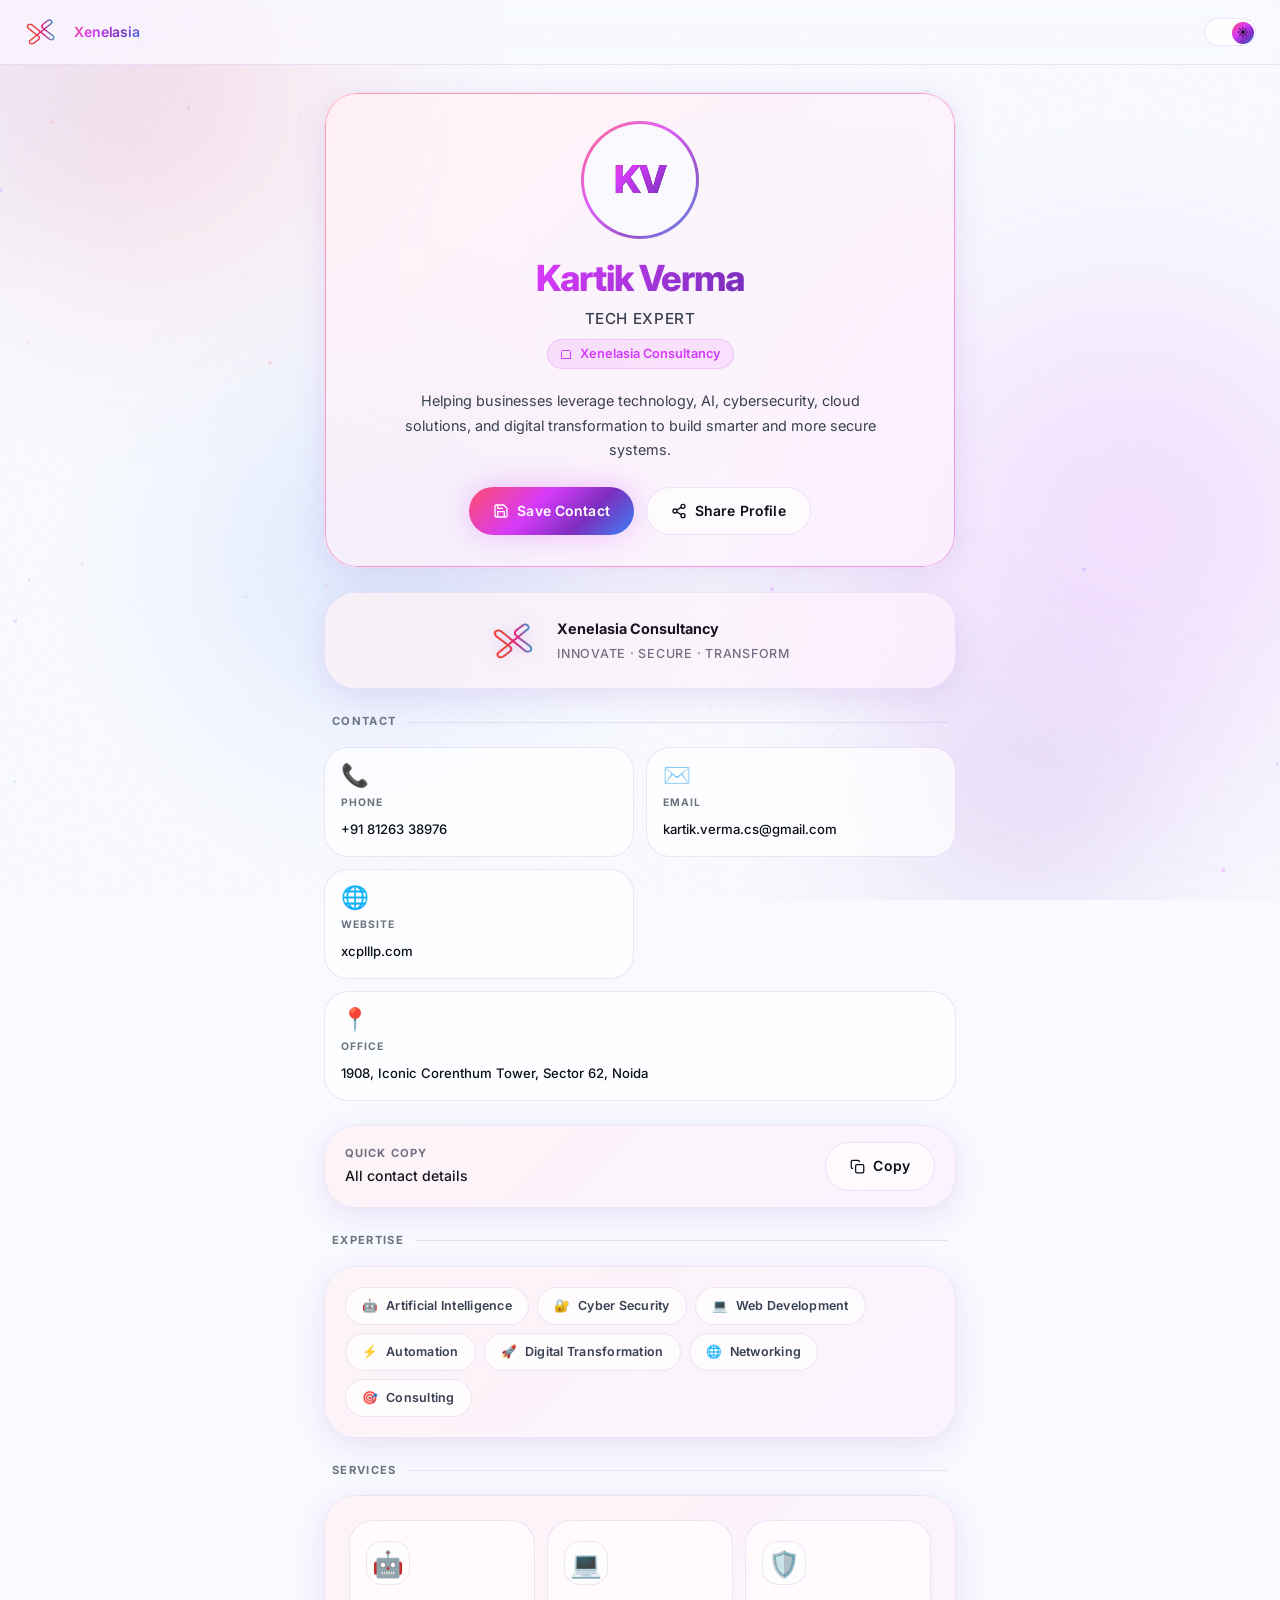
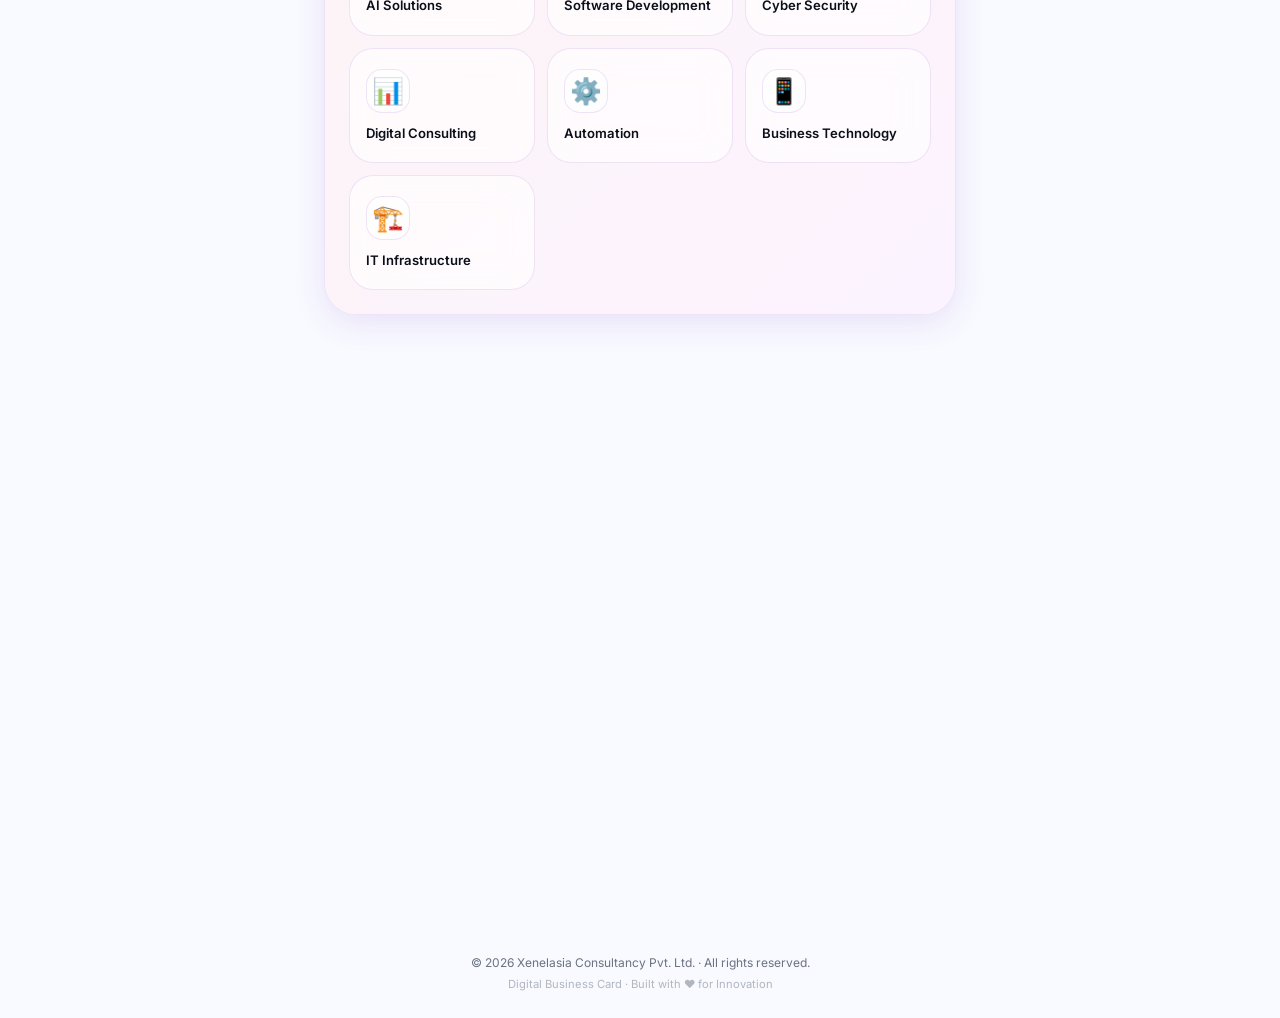
==== index.html @ c424aead "Initial commit of premium Apple-inspired digital business card" ====
<!DOCTYPE html>
<html lang="en" data-theme="dark">

<head>
  <meta charset="UTF-8" />
  <meta name="viewport" content="width=device-width, initial-scale=1.0" />
  <meta http-equiv="X-UA-Compatible" content="IE=edge" />

  <!-- ─── Primary Meta ─────────────────────────────────────── -->
  <title>Kartik Verma — Tech Expert | Xenelasia Consultancy</title>
  <meta name="description"
    content="Digital business card of Kartik Verma, Tech Expert at Xenelasia Consultancy. Specialising in AI, Cybersecurity, Cloud Computing, and Digital Transformation." />
  <meta name="keywords"
    content="Kartik Verma, Tech Expert, Xenelasia Consultancy, AI, Cybersecurity, Cloud, Digital Transformation, Noida" />
  <meta name="author" content="Kartik Verma" />
  <meta name="robots" content="index, follow" />

  <!-- ─── Canonical ────────────────────────────────────────── -->
  <link rel="canonical" href="https://xcplllp.com" />

  <!-- ─── Open Graph ───────────────────────────────────────── -->
  <meta property="og:type" content="profile" />
  <meta property="og:title" content="Kartik Verma — Tech Expert | Xenelasia Consultancy" />
  <meta property="og:description"
    content="Helping businesses leverage AI, Cybersecurity, Cloud, and Digital Transformation. Connect with Kartik Verma." />
  <meta property="og:url" content="https://xcplllp.com" />
  <meta property="og:site_name" content="Xenelasia Consultancy" />
  <meta property="og:image" content="assets/profile/profile.jpg" />
  <meta property="og:locale" content="en_IN" />

  <!-- ─── Twitter Card ─────────────────────────────────────── -->
  <meta name="twitter:card" content="summary_large_image" />
  <meta name="twitter:title" content="Kartik Verma — Tech Expert | Xenelasia Consultancy" />
  <meta name="twitter:description"
    content="Helping businesses leverage AI, Cybersecurity, Cloud, and Digital Transformation." />
  <meta name="twitter:image" content="assets/profile/profile.jpg" />

  <!-- ─── Theme Color ──────────────────────────────────────── -->
  <meta name="theme-color" content="#0B0F19" />
  <meta name="msapplication-TileColor" content="#0B0F19" />

  <!-- ─── Favicon (inline SVG data-uri) ───────────────────── -->
  <link rel="icon" type="image/svg+xml"
    href="data:image/svg+xml,<svg xmlns='http://www.w3.org/2000/svg' viewBox='0 0 100 100'><defs><linearGradient id='g' x1='0%25' y1='0%25' x2='100%25' y2='100%25'><stop offset='0%25' stop-color='%23FF4D6D'/><stop offset='50%25' stop-color='%23D63AF9'/><stop offset='100%25' stop-color='%233B82F6'/></linearGradient></defs><rect width='100' height='100' rx='20' fill='url(%23g)'/><text x='50' y='68' font-family='Arial' font-weight='bold' font-size='52' text-anchor='middle' fill='white'>X</text></svg>" />

  <!-- ─── Preconnect ───────────────────────────────────────── -->
  <link rel="preconnect" href="https://fonts.googleapis.com" />
  <link rel="preconnect" href="https://fonts.gstatic.com" crossorigin />

  <!-- ─── Fonts ────────────────────────────────────────────── -->
  <link href="https://fonts.googleapis.com/css2?family=Inter:wght@300;400;500;600;700;800;900&display=swap"
    rel="stylesheet" />

  <!-- ─── QR Code Library (stored locally) ──────────────────── -->
  <script src="js/qrcode.min.js" defer></script>

  <!-- ─── Stylesheets ──────────────────────────────────────── -->
  <link rel="stylesheet" href="css/style.css" />
  <link rel="stylesheet" href="css/animations.css" />

  <!-- ─── Structured Data (JSON-LD) ───────────────────────── -->
  <script type="application/ld+json">
  {
    "@context": "https://schema.org",
    "@type": "Person",
    "name": "Kartik Verma",
    "jobTitle": "Tech Expert",
    "worksFor": {
      "@type": "Organization",
      "name": "Xenelasia Consultancy",
      "url": "https://xcplllp.com"
    },
    "email": "kartik.verma.cs@gmail.com",
    "telephone": "+91 8126338976",
    "address": {
      "@type": "PostalAddress",
      "streetAddress": "1908, Iconic Corenthum Tower, Sector 62",
      "addressLocality": "Noida",
      "addressCountry": "IN"
    },
    "url": "https://xcplllp.com",
    "sameAs": [
      "https://www.linkedin.com/in/kartik-verma-9a5776297/",
      "https://github.com/kartikverma"
    ],
    "knowsAbout": ["Web Development", "AI", "Cybersecurity", "Digital Transformation"]
  }
  </script>
</head>

<body>
  <!-- ═══════════════════════════════════════════════════════
       ANIMATED BACKGROUND LAYER
  ════════════════════════════════════════════════════════════ -->
  <div class="bg-canvas" aria-hidden="true">
    <!-- Particle Network Canvas -->
    <canvas id="particle-canvas"></canvas>

    <!-- Aurora Gradient Blobs -->
    <div class="aurora-blob aurora-blob--1 animate-blob-1"></div>
    <div class="aurora-blob aurora-blob--2 animate-blob-2"></div>
    <div class="aurora-blob aurora-blob--3 animate-blob-3"></div>
    <div class="aurora-blob aurora-blob--4 animate-blob-4"></div>
  </div>

  <!-- Noise texture overlay -->
  <div class="noise-overlay" aria-hidden="true"></div>

  <!-- Mouse radial glow (desktop) -->
  <div class="mouse-glow" aria-hidden="true"></div>

  <!-- ═══════════════════════════════════════════════════════
       TOP NAVIGATION BAR
  ════════════════════════════════════════════════════════════ -->
  <header class="topbar" role="banner">
    <div class="topbar__logo">
      <img src="assets/logo/logo.webp" alt="Xenelasia Consultancy Logo" width="auto" height="32" loading="eager"
        onerror="this.style.display='none'; document.getElementById('topbar-text-logo').style.display='block';" />
      <span id="topbar-text-logo" style="display:none; font-size:1rem; font-weight:800; letter-spacing:-0.02em;"
        class="topbar__name">XCP</span>
      <span class="topbar__name" style="margin-left:4px;">Xenelasia</span>
    </div>

    <div class="topbar__actions">
      <!-- Dark / Light toggle -->
      <button class="theme-toggle ripple-container" id="theme-toggle" aria-label="Toggle dark mode"
        title="Toggle theme">
        <div class="theme-toggle__thumb">🌙</div>
      </button>
    </div>
  </header>

  <!-- ═══════════════════════════════════════════════════════
       MAIN CONTENT
  ════════════════════════════════════════════════════════════ -->
  <main class="main-content page-wrapper" id="main-content" role="main">

    <!-- ─────────────────────────────────────────────────────
         HERO / PROFILE CARD
    ──────────────────────────────────────────────────────── -->
    <section class="section" aria-labelledby="profile-name">
      <article class="glass-card hero-card" id="hero-card">

        <!-- Profile Image -->
        <div class="profile-image-wrapper">
          <!-- Animated gradient ring -->
          <div class="profile-image-ring" aria-hidden="true"></div>

          <!-- Profile photo (shows if found) -->
          <img id="profile-img" class="profile-img-el" src="assets/profile/profile.jpg" alt="Kartik Verma profile photo"
            width="110" height="110" loading="eager" style="display:none;" />

          <!-- Initials fallback (visible until image confirms load) -->
          <div id="profile-initials" class="profile-initials" data-initials="KV" role="img"
            aria-label="Kartik Verma initials">KV</div>
        </div>

        <!-- Identity -->
        <h1 class="hero-name" id="profile-name">Kartik Verma</h1>
        <p class="hero-designation" aria-label="Title">Tech Expert</p>
        <div class="hero-company" role="note">
          <svg width="12" height="12" viewBox="0 0 24 24" fill="none" aria-hidden="true">
            <path d="M3 21V7a2 2 0 012-2h14a2 2 0 012 2v14" stroke="currentColor" stroke-width="2"
              stroke-linecap="round" />
            <path d="M3 21h18" stroke="currentColor" stroke-width="2" stroke-linecap="round" />
          </svg>
          Xenelasia Consultancy
        </div>

        <p class="hero-bio">
          Helping businesses leverage technology, AI, cybersecurity, cloud solutions,
          and digital transformation to build smarter and more secure systems.
        </p>

        <!-- CTA Buttons -->
        <div class="hero-cta-row" role="group" aria-label="Quick actions">
          <button class="btn btn--primary ripple-container" id="save-contact-btn" aria-label="Save contact to phone">
            <svg width="16" height="16" viewBox="0 0 24 24" fill="none" aria-hidden="true">
              <path d="M19 21H5a2 2 0 01-2-2V5a2 2 0 012-2h11l5 5v11a2 2 0 01-2 2z" stroke="white" stroke-width="2" />
              <polyline points="17,21 17,13 7,13 7,21" stroke="white" stroke-width="2" />
              <polyline points="7,3 7,8 15,8" stroke="white" stroke-width="2" />
            </svg>
            Save Contact
          </button>

          <button class="btn btn--glass ripple-container" id="share-btn" aria-label="Share this profile">
            <svg width="16" height="16" viewBox="0 0 24 24" fill="none" aria-hidden="true">
              <circle cx="18" cy="5" r="3" stroke="currentColor" stroke-width="2" />
              <circle cx="6" cy="12" r="3" stroke="currentColor" stroke-width="2" />
              <circle cx="18" cy="19" r="3" stroke="currentColor" stroke-width="2" />
              <line x1="8.59" y1="13.51" x2="15.42" y2="17.49" stroke="currentColor" stroke-width="2" />
              <line x1="15.41" y1="6.51" x2="8.59" y2="10.49" stroke="currentColor" stroke-width="2" />
            </svg>
            Share Profile
          </button>
        </div>
      </article>
    </section>

    <!-- ─────────────────────────────────────────────────────
         COMPANY LOGO CARD
    ──────────────────────────────────────────────────────── -->
    <section class="section reveal" aria-label="Company">
      <div class="glass-card logo-card animate-glow">
        <img src="assets/logo/logo.webp" alt="Xenelasia Consultancy" height="44" loading="lazy"
          onerror="this.parentElement.innerHTML='<span style=\'font-size:1.2rem;font-weight:800;background:linear-gradient(135deg,#FF4D6D,#D63AF9,#3B82F6);-webkit-background-clip:text;-webkit-text-fill-color:transparent;background-clip:text;\'>Xenelasia Consultancy</span>'" />
        <div>
          <div style="font-size:0.9rem;font-weight:700;color:var(--text-primary);margin-bottom:4px;">Xenelasia
            Consultancy</div>
          <div class="company-tagline">Innovate · Secure · Transform</div>
        </div>
      </div>
    </section>

    <!-- ─────────────────────────────────────────────────────
         CONTACT SECTION
    ──────────────────────────────────────────────────────── -->
    <section class="section reveal reveal--delay-1" aria-labelledby="contact-heading">
      <div class="section-header">
        <span class="section-label" id="contact-heading">Contact</span>
        <div class="section-line" aria-hidden="true"></div>
      </div>

      <div class="contact-grid" role="list">

        <!-- Phone -->
        <a class="contact-item contact-item--phone" id="phone-card" href="tel:+918126338976" role="listitem"
          aria-label="Call +91 8126338976">
          <div class="contact-glow" aria-hidden="true"></div>
          <span class="contact-icon" aria-hidden="true">📞</span>
          <span class="contact-label">Phone</span>
          <span class="contact-value">+91 81263 38976</span>
        </a>

        <!-- Email -->
        <a class="contact-item contact-item--email" id="email-card" href="mailto:kartik.verma.cs@gmail.com"
          role="listitem" aria-label="Email kartik.verma.cs@gmail.com">
          <div class="contact-glow" aria-hidden="true"></div>
          <span class="contact-icon" aria-hidden="true">✉️</span>
          <span class="contact-label">Email</span>
          <span class="contact-value">kartik.verma.cs@gmail.com</span>
        </a>

        <!-- Website -->
        <a class="contact-item contact-item--website" id="website-card" href="https://xcplllp.com" target="_blank"
          rel="noopener noreferrer" role="listitem" aria-label="Visit website xcplllp.com">
          <div class="contact-glow" aria-hidden="true"></div>
          <span class="contact-icon" aria-hidden="true">🌐</span>
          <span class="contact-label">Website</span>
          <span class="contact-value">xcplllp.com</span>
        </a>

        <!-- Address -->
        <a class="contact-item contact-item--address contact-item--full" id="address-card"
          href="https://maps.google.com/?q=Iconic+Corenthum+Tower+Sector+62+Noida" target="_blank"
          rel="noopener noreferrer" role="listitem" aria-label="Office address — Iconic Corenthum Tower, Noida">
          <div class="contact-glow" aria-hidden="true"></div>
          <span class="contact-icon" aria-hidden="true">📍</span>
          <span class="contact-label">Office</span>
          <span class="contact-value">1908, Iconic Corenthum Tower, Sector 62, Noida</span>
        </a>

      </div>
    </section>

    <!-- ─────────────────────────────────────────────────────
         COPY CONTACT QUICK ACTION
    ──────────────────────────────────────────────────────── -->
    <section class="section reveal" aria-label="Copy contact details">
      <div class="glass-card copy-contact-bar">
        <div class="copy-info">
          <span class="copy-info-label">Quick copy</span>
          <span class="copy-info-value">All contact details</span>
        </div>
        <button class="btn btn--glass ripple-container" id="copy-contact-btn"
          aria-label="Copy all contact details to clipboard">
          <svg width="15" height="15" viewBox="0 0 24 24" fill="none" aria-hidden="true">
            <rect x="9" y="9" width="13" height="13" rx="2" stroke="currentColor" stroke-width="2" />
            <path d="M5 15H4a2 2 0 01-2-2V4a2 2 0 012-2h9a2 2 0 012 2v1" stroke="currentColor" stroke-width="2" />
          </svg>
          Copy
        </button>
      </div>
    </section>

    <!-- ─────────────────────────────────────────────────────
         SKILLS SECTION
    ──────────────────────────────────────────────────────── -->
    <section class="section reveal reveal--delay-2" aria-labelledby="skills-heading">
      <div class="section-header">
        <span class="section-label" id="skills-heading">Expertise</span>
        <div class="section-line" aria-hidden="true"></div>
      </div>

      <div class="glass-card">
        <div class="skills-grid" role="list" aria-label="Skills and expertise">
          <div class="skill-chip" role="listitem">
            <span aria-hidden="true">🤖</span><span>Artificial Intelligence</span>
          </div>
          <div class="skill-chip" role="listitem">
            <span aria-hidden="true">🔐</span><span>Cyber Security</span>
          </div>
          <div class="skill-chip" role="listitem">
            <span aria-hidden="true">💻</span><span>Web Development</span>
          </div>
          <!-- <div class="skill-chip" role="listitem">
            <span aria-hidden="true">☁️</span><span>Cloud Computing</span>
          </div> -->
          <div class="skill-chip" role="listitem">
            <span aria-hidden="true">⚡</span><span>Automation</span>
          </div>
          <div class="skill-chip" role="listitem">
            <span aria-hidden="true">🚀</span><span>Digital Transformation</span>
          </div>
          <div class="skill-chip" role="listitem">
            <span aria-hidden="true">🌐</span><span>Networking</span>
          </div>
          <div class="skill-chip" role="listitem">
            <span aria-hidden="true">🎯</span><span>Consulting</span>
          </div>
        </div>
      </div>
    </section>

    <!-- ─────────────────────────────────────────────────────
         SERVICES SECTION
    ──────────────────────────────────────────────────────── -->
    <section class="section reveal reveal--delay-3" aria-labelledby="services-heading">
      <div class="section-header">
        <span class="section-label" id="services-heading">Services</span>
        <div class="section-line" aria-hidden="true"></div>
      </div>

      <div class="glass-card" style="padding:var(--space-2);">
        <div class="services-grid" role="list" aria-label="Company services">

          <article class="service-card" role="listitem">
            <div class="service-icon" aria-hidden="true">🤖</div>
            <span class="service-name">AI Solutions</span>
          </article>

          <article class="service-card" role="listitem">
            <div class="service-icon" aria-hidden="true">💻</div>
            <span class="service-name">Software Development</span>
          </article>

          <article class="service-card" role="listitem">
            <div class="service-icon" aria-hidden="true">🛡️</div>
            <span class="service-name">Cyber Security</span>
          </article>

          <!-- <article class="service-card" role="listitem">
            <div class="service-icon" aria-hidden="true">☁️</div>
            <span class="service-name">Cloud Migration</span>
          </article> -->

          <article class="service-card" role="listitem">
            <div class="service-icon" aria-hidden="true">📊</div>
            <span class="service-name">Digital Consulting</span>
          </article>

          <article class="service-card" role="listitem">
            <div class="service-icon" aria-hidden="true">⚙️</div>
            <span class="service-name">Automation</span>
          </article>

          <article class="service-card" role="listitem">
            <div class="service-icon" aria-hidden="true">📱</div>
            <span class="service-name">Business Technology</span>
          </article>

          <article class="service-card" role="listitem">
            <div class="service-icon" aria-hidden="true">🏗️</div>
            <span class="service-name">IT Infrastructure</span>
          </article>

        </div>
      </div>
    </section>

    <!-- ─────────────────────────────────────────────────────
         SOCIAL LINKS
    ──────────────────────────────────────────────────────── -->
    <section class="section reveal reveal--delay-4" aria-labelledby="social-heading">
      <div class="section-header">
        <span class="section-label" id="social-heading">Connect</span>
        <div class="section-line" aria-hidden="true"></div>
      </div>

      <div class="glass-card">
        <div class="social-grid" role="list" aria-label="Social media links">

          <!-- LinkedIn -->
          <a class="social-btn social-btn--linkedin" href="https://www.linkedin.com/in/kartik-verma-9a5776297/"
            target="_blank" rel="noopener noreferrer" role="listitem" aria-label="LinkedIn profile">
            <div class="social-icon-wrap">
              <svg viewBox="0 0 24 24" fill="none" aria-hidden="true">
                <path d="M16 8a6 6 0 016 6v7h-4v-7a2 2 0 00-2-2 2 2 0 00-2 2v7h-4v-7a6 6 0 016-6z" stroke="currentColor"
                  stroke-width="2" stroke-linecap="round" />
                <rect x="2" y="9" width="4" height="12" stroke="currentColor" stroke-width="2" />
                <circle cx="4" cy="4" r="2" stroke="currentColor" stroke-width="2" />
              </svg>
            </div>
            <span class="social-label">LinkedIn</span>
          </a>

          <!-- GitHub -->
          <!-- <a class="social-btn social-btn--github"
             href="https://github.com/kartikverma"
             target="_blank" rel="noopener noreferrer"
             role="listitem"
             aria-label="GitHub profile">
            <div class="social-icon-wrap">
              <svg viewBox="0 0 24 24" fill="none" aria-hidden="true">
                <path d="M9 19c-5 1.5-5-2.5-7-3m14 6v-3.87a3.37 3.37 0 00-.94-2.61c3.14-.35 6.44-1.54 6.44-7A5.44 5.44 0 0020 4.77 5.07 5.07 0 0019.91 1S18.73.65 16 2.48a13.38 13.38 0 00-7 0C6.27.65 5.09 1 5.09 1A5.07 5.07 0 005 4.77a5.44 5.44 0 00-1.5 3.78c0 5.42 3.3 6.61 6.44 7A3.37 3.37 0 009 18.13V22" stroke="currentColor" stroke-width="2" stroke-linecap="round" stroke-linejoin="round"/>
              </svg>
            </div>
            <span class="social-label">GitHub</span>
          </a> -->

          <!-- Email -->
          <a class="social-btn social-btn--email" href="mailto:kartik.verma.cs@gmail.com" role="listitem"
            aria-label="Send an email">
            <div class="social-icon-wrap">
              <svg viewBox="0 0 24 24" fill="none" aria-hidden="true">
                <path d="M4 4h16c1.1 0 2 .9 2 2v12c0 1.1-.9 2-2 2H4c-1.1 0-2-.9-2-2V6c0-1.1.9-2 2-2z"
                  stroke="currentColor" stroke-width="2" />
                <polyline points="22,6 12,13 2,6" stroke="currentColor" stroke-width="2" />
              </svg>
            </div>
            <span class="social-label">Email</span>
          </a>

          <!-- WhatsApp -->
          <a class="social-btn social-btn--whatsapp" href="https://wa.me/918126338976" target="_blank"
            rel="noopener noreferrer" role="listitem" aria-label="Chat on WhatsApp">
            <div class="social-icon-wrap">
              <svg viewBox="0 0 24 24" fill="none" aria-hidden="true">
                <path
                  d="M21 11.5a8.38 8.38 0 01-.9 3.8 8.5 8.5 0 01-7.6 4.7 8.38 8.38 0 01-3.8-.9L3 21l1.9-5.7a8.38 8.38 0 01-.9-3.8 8.5 8.5 0 014.7-7.6 8.38 8.38 0 013.8-.9h.5a8.48 8.48 0 018 8v.5z"
                  stroke="currentColor" stroke-width="2" stroke-linecap="round" stroke-linejoin="round" />
              </svg>
            </div>
            <span class="social-label">WhatsApp</span>
          </a>

          <!-- Instagram -->
          <!-- <a class="social-btn social-btn--instagram"
             href="https://instagram.com/kartikverma"
             target="_blank" rel="noopener noreferrer"
             role="listitem"
             aria-label="Instagram profile">
            <div class="social-icon-wrap">
              <svg viewBox="0 0 24 24" fill="none" aria-hidden="true">
                <rect x="2" y="2" width="20" height="20" rx="5" ry="5" stroke="currentColor" stroke-width="2"/>
                <path d="M16 11.37A4 4 0 1112.63 8 4 4 0 0116 11.37z" stroke="currentColor" stroke-width="2"/>
                <line x1="17.5" y1="6.5" x2="17.51" y2="6.5" stroke="currentColor" stroke-width="2" stroke-linecap="round"/>
              </svg>
            </div>
            <span class="social-label">Instagram</span>
          </a> -->

          <!-- X (Twitter) -->
          <!-- <a class="social-btn social-btn--twitter"
             href="https://x.com/kartikverma"
             target="_blank" rel="noopener noreferrer"
             role="listitem"
             aria-label="X (Twitter) profile">
            <div class="social-icon-wrap">
              <svg viewBox="0 0 24 24" fill="currentColor" aria-hidden="true">
                <path d="M18.244 2.25h3.308l-7.227 8.26 8.502 11.24H16.17l-5.214-6.817L4.99 21.75H1.68l7.73-8.835L1.254 2.25H8.08l4.713 6.231zm-1.161 17.52h1.833L7.084 4.126H5.117z"/>
              </svg>
            </div>
            <span class="social-label">X · Twitter</span>
          </a> -->

        </div>
      </div>
    </section>

    <!-- ─────────────────────────────────────────────────────
         QR CODE SECTION
    ──────────────────────────────────────────────────────── -->
    <section class="section reveal" aria-labelledby="qr-heading">
      <div class="section-header">
        <span class="section-label" id="qr-heading">Share</span>
        <div class="section-line" aria-hidden="true"></div>
      </div>

      <div class="glass-card qr-card">
        <h2 class="qr-title">Share My Digital Card</h2>
        <p class="qr-subtitle">Scan to instantly open this profile on any device</p>

        <!-- QR Code renders here -->
        <div class="qr-wrapper animate-glow">
          <div id="qr-code" aria-label="QR code for this digital business card" role="img"></div>
        </div>

        <div class="qr-actions" role="group" aria-label="QR code actions">
          <button class="btn btn--primary ripple-container" id="qr-download-btn" aria-label="Download QR code as image">
            <svg width="15" height="15" viewBox="0 0 24 24" fill="none" aria-hidden="true">
              <path d="M21 15v4a2 2 0 01-2 2H5a2 2 0 01-2-2v-4" stroke="white" stroke-width="2"
                stroke-linecap="round" />
              <polyline points="7 10 12 15 17 10" stroke="white" stroke-width="2" />
              <line x1="12" y1="15" x2="12" y2="3" stroke="white" stroke-width="2" />
            </svg>
            Download QR
          </button>

          <button class="btn btn--glass ripple-container" id="share-btn-2" aria-label="Share this card"
            onclick="document.getElementById('share-btn').click()">
            <svg width="15" height="15" viewBox="0 0 24 24" fill="none" aria-hidden="true">
              <circle cx="18" cy="5" r="3" stroke="currentColor" stroke-width="2" />
              <circle cx="6" cy="12" r="3" stroke="currentColor" stroke-width="2" />
              <circle cx="18" cy="19" r="3" stroke="currentColor" stroke-width="2" />
              <line x1="8.59" y1="13.51" x2="15.42" y2="17.49" stroke="currentColor" stroke-width="2" />
              <line x1="15.41" y1="6.51" x2="8.59" y2="10.49" stroke="currentColor" stroke-width="2" />
            </svg>
            Share Card
          </button>
        </div>
      </div>
    </section>

  </main>

  <!-- ═══════════════════════════════════════════════════════
       FOOTER
  ════════════════════════════════════════════════════════════ -->
  <footer class="site-footer" role="contentinfo">
    <p>
      &copy; <span id="footer-year"></span>
      <a href="https://xcplllp.com" target="_blank" rel="noopener noreferrer">Xenelasia Consultancy Pvt. Ltd.</a>
      · All rights reserved.
    </p>
    <p style="margin-top:4px; font-size:0.7rem; opacity:0.5;">
      Digital Business Card · Built with ❤️ for Innovation
    </p>
  </footer>

  <!-- ─── Toast Notification ──────────────────────────────── -->
  <div id="toast" class="toast" role="status" aria-live="polite" aria-atomic="true"></div>

  <!-- ─── Scripts ─────────────────────────────────────────── -->
  <script>
    // Inject current year in footer
    document.getElementById('footer-year').textContent = new Date().getFullYear();
  </script>
  <script src="js/app.js" defer></script>
  <script src="js/qr.js" defer></script>
  <script src="js/contact.js" defer></script>
</body>

</html>
---- css/style.css ----
/* ============================================================
   XENELASIA CONSULTANCY — DIGITAL BUSINESS CARD
   Main Stylesheet · style.css
   ============================================================ */

/* ─── Google Fonts ─────────────────────────────────────────── */
@import url('https://fonts.googleapis.com/css2?family=Inter:wght@300;400;500;600;700;800;900&family=SF+Pro+Display:wght@300;400;500;600;700&display=swap');

/* ─── Design Tokens ────────────────────────────────────────── */
:root {
  /* Core Background */
  --bg-primary:   #0B0F19;
  --bg-secondary: #0E1420;
  --bg-tertiary:  #111827;

  /* Brand Palette (extracted from logo) */
  --coral:        #FF4D6D;
  --magenta:      #D63AF9;
  --purple:       #7B2FBE;
  --electric:     #3B82F6;
  --violet:       #8B5CF6;

  /* Glass */
  --glass-bg:        rgba(255,255,255,0.04);
  --glass-bg-hover:  rgba(255,255,255,0.07);
  --glass-border:    rgba(255,255,255,0.08);
  --glass-border-hover: rgba(255,255,255,0.16);
  --glass-shadow:    0 8px 32px rgba(0,0,0,0.4);
  --glass-blur:      blur(20px);

  /* Typography */
  --font-primary: 'Inter', -apple-system, BlinkMacSystemFont, sans-serif;
  --text-primary:   #F8FAFC;
  --text-secondary: #94A3B8;
  --text-muted:     #475569;

  /* Spacing Scale */
  --space-1: 0.25rem;
  --space-2: 0.5rem;
  --space-3: 0.75rem;
  --space-4: 1rem;
  --space-5: 1.25rem;
  --space-6: 1.5rem;
  --space-8: 2rem;
  --space-10: 2.5rem;
  --space-12: 3rem;
  --space-16: 4rem;
  --space-20: 5rem;
  --space-24: 6rem;

  /* Radii */
  --radius-sm:  0.5rem;
  --radius-md:  1rem;
  --radius-lg:  1.5rem;
  --radius-xl:  2rem;
  --radius-full: 9999px;

  /* Transitions */
  --transition-fast:   150ms cubic-bezier(0.4, 0, 0.2, 1);
  --transition-base:   300ms cubic-bezier(0.4, 0, 0.2, 1);
  --transition-slow:   600ms cubic-bezier(0.4, 0, 0.2, 1);
  --transition-spring: 500ms cubic-bezier(0.34, 1.56, 0.64, 1);

  /* Gradients */
  --gradient-brand: linear-gradient(135deg, var(--coral) 0%, var(--magenta) 40%, var(--purple) 70%, var(--electric) 100%);
  --gradient-card:  linear-gradient(135deg, rgba(255,77,109,0.06) 0%, rgba(214,58,249,0.06) 100%);
  --gradient-text:  linear-gradient(135deg, #FF4D6D, #D63AF9, #7B2FBE, #3B82F6);
}

/* Light mode */
[data-theme="light"] {
  --bg-primary:   #F8FAFF;
  --bg-secondary: #EEF2FF;
  --bg-tertiary:  #E8EDFF;
  --glass-bg:        rgba(255,255,255,0.7);
  --glass-bg-hover:  rgba(255,255,255,0.85);
  --glass-border:    rgba(123,47,190,0.12);
  --glass-border-hover: rgba(123,47,190,0.25);
  --glass-shadow:    0 8px 32px rgba(123,47,190,0.12);
  --text-primary:   #0B0F19;
  --text-secondary: #374151;
  --text-muted:     #6B7280;
}

/* ─── Reset & Base ──────────────────────────────────────────── */
*, *::before, *::after {
  box-sizing: border-box;
  margin: 0;
  padding: 0;
}

html {
  scroll-behavior: smooth;
  -webkit-text-size-adjust: 100%;
  font-size: 16px;
}

body {
  font-family: var(--font-primary);
  background-color: var(--bg-primary);
  color: var(--text-primary);
  line-height: 1.6;
  overflow-x: hidden;
  min-height: 100vh;
  transition: background-color var(--transition-slow), color var(--transition-slow);
}

img { display: block; max-width: 100%; }
a  { color: inherit; text-decoration: none; }
button { cursor: pointer; border: none; background: none; font: inherit; }
ul, ol { list-style: none; }

/* ─── Selection ─────────────────────────────────────────────── */
::selection {
  background: rgba(214,58,249,0.3);
  color: #fff;
}

/* ─── Scrollbar ─────────────────────────────────────────────── */
::-webkit-scrollbar { width: 6px; }
::-webkit-scrollbar-track { background: var(--bg-primary); }
::-webkit-scrollbar-thumb {
  background: linear-gradient(180deg, var(--coral), var(--purple));
  border-radius: var(--radius-full);
}

/* ─── Page Wrapper ──────────────────────────────────────────── */
.page-wrapper {
  position: relative;
  min-height: 100vh;
  z-index: 1;
}

/* ─── Animated Background ───────────────────────────────────── */
.bg-canvas {
  position: fixed;
  inset: 0;
  z-index: 0;
  overflow: hidden;
  pointer-events: none;
}

/* Aurora blobs */
.aurora-blob {
  position: absolute;
  border-radius: 50%;
  filter: blur(80px);
  opacity: 0.18;
  will-change: transform;
}
.aurora-blob--1 {
  width: 600px; height: 600px;
  background: radial-gradient(circle, #FF4D6D 0%, transparent 70%);
  top: -200px; left: -150px;
}
.aurora-blob--2 {
  width: 700px; height: 700px;
  background: radial-gradient(circle, #D63AF9 0%, transparent 70%);
  top: 20%; right: -200px;
}
.aurora-blob--3 {
  width: 500px; height: 500px;
  background: radial-gradient(circle, #3B82F6 0%, transparent 70%);
  bottom: 10%; left: 10%;
}
.aurora-blob--4 {
  width: 400px; height: 400px;
  background: radial-gradient(circle, #7B2FBE 0%, transparent 70%);
  bottom: -100px; right: 5%;
}

/* Particle canvas */
#particle-canvas {
  position: absolute;
  inset: 0;
  opacity: 0.4;
}

/* Mouse radial highlight */
.mouse-glow {
  position: fixed;
  width: 600px;
  height: 600px;
  border-radius: 50%;
  pointer-events: none;
  z-index: 0;
  background: radial-gradient(circle at center,
    rgba(214,58,249,0.06) 0%,
    rgba(59,130,246,0.04) 30%,
    transparent 70%);
  transform: translate(-50%, -50%);
  transition: opacity var(--transition-base);
}

/* Noise texture overlay */
.noise-overlay {
  position: fixed;
  inset: 0;
  z-index: 1;
  pointer-events: none;
  opacity: 0.025;
  background-image: url("data:image/svg+xml,%3Csvg viewBox='0 0 256 256' xmlns='http://www.w3.org/2000/svg'%3E%3Cfilter id='n'%3E%3CfeTurbulence type='fractalNoise' baseFrequency='0.9' numOctaves='4' stitchTiles='stitch'/%3E%3C/filter%3E%3Crect width='100%25' height='100%25' filter='url(%23n)'/%3E%3C/svg%3E");
  background-size: 128px 128px;
}

/* ─── Navigation / Top Bar ──────────────────────────────────── */
.topbar {
  position: fixed;
  top: 0; left: 0; right: 0;
  z-index: 100;
  display: flex;
  align-items: center;
  justify-content: space-between;
  padding: var(--space-4) var(--space-6);
  background: rgba(11,15,25,0.7);
  backdrop-filter: blur(24px) saturate(180%);
  -webkit-backdrop-filter: blur(24px) saturate(180%);
  border-bottom: 1px solid var(--glass-border);
  transition: background var(--transition-slow), border-color var(--transition-slow);
}

[data-theme="light"] .topbar {
  background: rgba(248,250,255,0.7);
}

.topbar__logo {
  display: flex;
  align-items: center;
  gap: var(--space-3);
}

.topbar__logo img {
  height: 32px;
  width: auto;
  object-fit: contain;
}

.topbar__name {
  font-size: 0.875rem;
  font-weight: 600;
  letter-spacing: -0.01em;
  background: var(--gradient-text);
  -webkit-background-clip: text;
  -webkit-text-fill-color: transparent;
  background-clip: text;
}

.topbar__actions {
  display: flex;
  align-items: center;
  gap: var(--space-3);
}

/* Theme toggle */
.theme-toggle {
  position: relative;
  width: 52px;
  height: 28px;
  background: var(--glass-bg);
  border: 1px solid var(--glass-border);
  border-radius: var(--radius-full);
  padding: 3px;
  transition: background var(--transition-base), border-color var(--transition-base);
  overflow: hidden;
}

.theme-toggle:hover { border-color: var(--glass-border-hover); }

.theme-toggle__thumb {
  position: relative;
  width: 22px;
  height: 22px;
  background: var(--gradient-brand);
  border-radius: 50%;
  transition: transform var(--transition-spring);
  display: flex;
  align-items: center;
  justify-content: center;
  font-size: 11px;
}

[data-theme="light"] .theme-toggle__thumb {
  transform: translateX(24px);
}

/* ─── Main Content ──────────────────────────────────────────── */
.main-content {
  position: relative;
  z-index: 2;
  padding-top: 68px;
  max-width: 680px;
  margin: 0 auto;
  padding-left: var(--space-4);
  padding-right: var(--space-4);
  padding-bottom: var(--space-20);
}

/* ─── Section spacing ───────────────────────────────────────── */
.section {
  margin-top: var(--space-6);
}

/* ─── Glass Card Base ───────────────────────────────────────── */
.glass-card {
  background: var(--glass-bg);
  backdrop-filter: var(--glass-blur) saturate(180%);
  -webkit-backdrop-filter: var(--glass-blur) saturate(180%);
  border: 1px solid var(--glass-border);
  border-radius: var(--radius-xl);
  box-shadow: var(--glass-shadow);
  transition: background var(--transition-base), border-color var(--transition-base), transform var(--transition-spring), box-shadow var(--transition-base);
  overflow: hidden;
  position: relative;
}

.glass-card::before {
  content: '';
  position: absolute;
  inset: 0;
  background: var(--gradient-card);
  pointer-events: none;
  border-radius: inherit;
}

/* ─── Hero / Profile Card ───────────────────────────────────── */
.hero-card {
  padding: var(--space-8) var(--space-6);
  text-align: center;
  margin-top: var(--space-6);
  position: relative;
}

.hero-card::after {
  content: '';
  position: absolute;
  inset: 0;
  border-radius: inherit;
  padding: 1px;
  background: var(--gradient-brand);
  -webkit-mask: linear-gradient(#fff 0 0) content-box, linear-gradient(#fff 0 0);
  -webkit-mask-composite: xor;
  mask-composite: exclude;
  opacity: 0.5;
  pointer-events: none;
}

/* Profile image */
.profile-image-wrapper {
  position: relative;
  display: inline-block;
  margin-bottom: var(--space-6);
}

.profile-image-ring {
  position: absolute;
  inset: -4px;
  border-radius: 50%;
  background: var(--gradient-brand);
  opacity: 0.8;
  z-index: 0;
}

.profile-image-ring::before {
  content: '';
  position: absolute;
  inset: 3px;
  border-radius: 50%;
  background: var(--bg-primary);
}

.profile-image {
  position: relative;
  z-index: 1;
  width: 110px;
  height: 110px;
  border-radius: 50%;
  object-fit: cover;
  background: linear-gradient(135deg, #1e1b4b, #312e81);
  display: flex;
  align-items: center;
  justify-content: center;
  font-size: 2.5rem;
  overflow: hidden;
}

/* Profile image placeholder */
.profile-initials {
  width: 110px;
  height: 110px;
  border-radius: 50%;
  background: linear-gradient(135deg, #1e293b, #0f172a);
  display: flex;
  align-items: center;
  justify-content: center;
  font-size: 2.2rem;
  font-weight: 700;
  background: var(--gradient-brand);
  -webkit-background-clip: text;
  -webkit-text-fill-color: transparent;
  background-clip: text;
  position: relative;
  z-index: 1;
}

.profile-img-el {
  width: 110px;
  height: 110px;
  border-radius: 50%;
  object-fit: cover;
  position: relative;
  z-index: 1;
}

/* Name & designation */
.hero-name {
  font-size: clamp(1.75rem, 5vw, 2.25rem);
  font-weight: 800;
  letter-spacing: -0.03em;
  line-height: 1.1;
  background: var(--gradient-text);
  -webkit-background-clip: text;
  -webkit-text-fill-color: transparent;
  background-clip: text;
  margin-bottom: var(--space-2);
}

.hero-designation {
  font-size: 0.95rem;
  font-weight: 500;
  color: var(--text-secondary);
  letter-spacing: 0.04em;
  text-transform: uppercase;
  margin-bottom: var(--space-2);
}

.hero-company {
  display: inline-flex;
  align-items: center;
  gap: var(--space-2);
  padding: var(--space-1) var(--space-3);
  background: rgba(214,58,249,0.1);
  border: 1px solid rgba(214,58,249,0.2);
  border-radius: var(--radius-full);
  font-size: 0.8rem;
  font-weight: 600;
  color: #D63AF9;
  margin-bottom: var(--space-5);
}

.hero-bio {
  font-size: 0.9rem;
  line-height: 1.7;
  color: var(--text-secondary);
  max-width: 480px;
  margin: 0 auto var(--space-6);
}

/* CTA buttons row */
.hero-cta-row {
  display: flex;
  flex-wrap: wrap;
  gap: var(--space-3);
  justify-content: center;
}

/* ─── Buttons ───────────────────────────────────────────────── */
.btn {
  display: inline-flex;
  align-items: center;
  gap: var(--space-2);
  padding: var(--space-3) var(--space-6);
  border-radius: var(--radius-full);
  font-size: 0.875rem;
  font-weight: 600;
  letter-spacing: 0.01em;
  transition: all var(--transition-spring);
  position: relative;
  overflow: hidden;
}

.btn::before {
  content: '';
  position: absolute;
  inset: 0;
  background: rgba(255,255,255,0.1);
  opacity: 0;
  transition: opacity var(--transition-fast);
}

.btn:hover::before { opacity: 1; }

.btn--primary {
  background: var(--gradient-brand);
  color: #fff;
  box-shadow: 0 0 30px rgba(214,58,249,0.3);
}

.btn--primary:hover {
  transform: translateY(-2px);
  box-shadow: 0 0 50px rgba(214,58,249,0.5);
}

.btn--primary:active { transform: translateY(0); }

.btn--glass {
  background: var(--glass-bg);
  border: 1px solid var(--glass-border);
  color: var(--text-primary);
  backdrop-filter: blur(10px);
}

.btn--glass:hover {
  transform: translateY(-2px);
  border-color: var(--glass-border-hover);
  box-shadow: 0 8px 24px rgba(0,0,0,0.2);
}

/* Ripple */
.ripple-container { position: relative; overflow: hidden; }

.ripple {
  position: absolute;
  border-radius: 50%;
  background: rgba(255,255,255,0.25);
  transform: scale(0);
  animation: ripple-anim 600ms ease-out;
  pointer-events: none;
}

/* ─── Section Headers ───────────────────────────────────────── */
.section-header {
  display: flex;
  align-items: center;
  gap: var(--space-3);
  margin-bottom: var(--space-4);
  padding: 0 var(--space-2);
}

.section-label {
  font-size: 0.7rem;
  font-weight: 700;
  letter-spacing: 0.12em;
  text-transform: uppercase;
  color: var(--text-muted);
}

.section-line {
  flex: 1;
  height: 1px;
  background: var(--glass-border);
}

/* ─── Company Logo Card ─────────────────────────────────────── */
.logo-card {
  padding: var(--space-6);
  display: flex;
  align-items: center;
  justify-content: center;
  gap: var(--space-5);
  flex-wrap: wrap;
}

.logo-card img {
  height: 44px;
  width: auto;
  object-fit: contain;
  filter: drop-shadow(0 0 12px rgba(214,58,249,0.3));
}

.company-tagline {
  font-size: 0.78rem;
  color: var(--text-muted);
  letter-spacing: 0.06em;
  text-transform: uppercase;
  font-weight: 500;
}

/* ─── Contact Cards ─────────────────────────────────────────── */
.contact-grid {
  display: grid;
  grid-template-columns: 1fr 1fr;
  gap: var(--space-3);
}

.contact-item {
  padding: var(--space-4) var(--space-4);
  border-radius: var(--radius-lg);
  display: flex;
  flex-direction: column;
  gap: var(--space-2);
  cursor: pointer;
  position: relative;
  overflow: hidden;
  background: var(--glass-bg);
  border: 1px solid var(--glass-border);
  backdrop-filter: blur(16px);
  -webkit-backdrop-filter: blur(16px);
  transition: all var(--transition-spring);
  text-decoration: none;
}

.contact-item:hover {
  transform: translateY(-4px);
  border-color: var(--glass-border-hover);
  background: var(--glass-bg-hover);
  box-shadow: 0 16px 40px rgba(0,0,0,0.3);
}

.contact-item--full {
  grid-column: 1 / -1;
}

.contact-icon {
  font-size: 1.4rem;
  line-height: 1;
}

.contact-label {
  font-size: 0.65rem;
  font-weight: 700;
  letter-spacing: 0.1em;
  text-transform: uppercase;
  color: var(--text-muted);
}

.contact-value {
  font-size: 0.82rem;
  font-weight: 500;
  color: var(--text-primary);
  word-break: break-all;
}

.contact-item .contact-glow {
  position: absolute;
  inset: 0;
  opacity: 0;
  transition: opacity var(--transition-base);
  pointer-events: none;
}

.contact-item:hover .contact-glow { opacity: 1; }

.contact-item--phone .contact-glow    { background: radial-gradient(circle at 0% 100%, rgba(255,77,109,0.1) 0%, transparent 70%); }
.contact-item--email .contact-glow    { background: radial-gradient(circle at 0% 100%, rgba(214,58,249,0.1) 0%, transparent 70%); }
.contact-item--website .contact-glow  { background: radial-gradient(circle at 0% 100%, rgba(59,130,246,0.1) 0%, transparent 70%); }
.contact-item--address .contact-glow  { background: radial-gradient(circle at 0% 100%, rgba(123,47,190,0.1) 0%, transparent 70%); }

/* ─── Skills Section ────────────────────────────────────────── */
.skills-grid {
  display: flex;
  flex-wrap: wrap;
  gap: var(--space-2);
  padding: var(--space-5);
}

.skill-chip {
  display: inline-flex;
  align-items: center;
  gap: var(--space-2);
  padding: var(--space-2) var(--space-4);
  border-radius: var(--radius-full);
  font-size: 0.78rem;
  font-weight: 600;
  letter-spacing: 0.02em;
  background: var(--glass-bg);
  border: 1px solid var(--glass-border);
  color: var(--text-secondary);
  transition: all var(--transition-spring);
  cursor: default;
  position: relative;
  overflow: hidden;
}

.skill-chip::before {
  content: '';
  position: absolute;
  inset: 0;
  background: var(--gradient-brand);
  opacity: 0;
  transition: opacity var(--transition-base);
}

.skill-chip:hover {
  border-color: transparent;
  color: #fff;
  transform: translateY(-2px) scale(1.03);
  box-shadow: 0 8px 24px rgba(214,58,249,0.25);
}

.skill-chip:hover::before { opacity: 1; }

.skill-chip span { position: relative; z-index: 1; }

/* ─── Services Grid ─────────────────────────────────────────── */
.services-grid {
  display: grid;
  grid-template-columns: repeat(2, 1fr);
  gap: var(--space-3);
  padding: var(--space-4);
}

.service-card {
  background: var(--glass-bg);
  border: 1px solid var(--glass-border);
  border-radius: var(--radius-lg);
  padding: var(--space-5) var(--space-4);
  display: flex;
  flex-direction: column;
  align-items: flex-start;
  gap: var(--space-3);
  backdrop-filter: blur(16px);
  -webkit-backdrop-filter: blur(16px);
  transition: all var(--transition-spring);
  cursor: default;
  position: relative;
  overflow: hidden;
}

.service-card:hover {
  transform: translateY(-4px) scale(1.01);
  border-color: var(--glass-border-hover);
  box-shadow: 0 16px 40px rgba(0,0,0,0.3);
}

.service-icon {
  font-size: 1.6rem;
  line-height: 1;
  display: flex;
  align-items: center;
  justify-content: center;
  width: 44px;
  height: 44px;
  border-radius: var(--radius-md);
  background: var(--glass-bg);
  border: 1px solid var(--glass-border);
  transition: transform var(--transition-spring);
}

.service-card:hover .service-icon {
  transform: rotate(8deg) scale(1.1);
}

.service-name {
  font-size: 0.82rem;
  font-weight: 600;
  color: var(--text-primary);
  line-height: 1.3;
}

/* ─── Social Links ──────────────────────────────────────────── */
.social-grid {
  display: flex;
  flex-wrap: wrap;
  gap: var(--space-3);
  padding: var(--space-5);
  justify-content: center;
}

.social-btn {
  display: flex;
  flex-direction: column;
  align-items: center;
  gap: var(--space-2);
  text-decoration: none;
  color: var(--text-secondary);
  transition: all var(--transition-spring);
}

.social-icon-wrap {
  width: 54px;
  height: 54px;
  border-radius: 50%;
  display: flex;
  align-items: center;
  justify-content: center;
  background: var(--glass-bg);
  border: 1px solid var(--glass-border);
  font-size: 1.3rem;
  transition: all var(--transition-spring);
  position: relative;
  overflow: hidden;
}

.social-icon-wrap svg,
.social-icon-wrap img {
  width: 22px;
  height: 22px;
  object-fit: contain;
  position: relative;
  z-index: 1;
  transition: transform var(--transition-spring);
}

.social-btn:hover .social-icon-wrap {
  transform: translateY(-4px);
  border-color: transparent;
  box-shadow: 0 12px 30px rgba(0,0,0,0.3);
}

.social-btn:hover .social-icon-wrap svg,
.social-btn:hover .social-icon-wrap img {
  transform: scale(1.15);
}

.social-btn:hover { color: var(--text-primary); }

/* Social brand colors on hover */
.social-btn--linkedin:hover .social-icon-wrap   { background: #0A66C2; }
.social-btn--github:hover .social-icon-wrap     { background: #24292F; }
.social-btn--email:hover .social-icon-wrap      { background: linear-gradient(135deg,#FF4D6D,#D63AF9); }
.social-btn--whatsapp:hover .social-icon-wrap   { background: #25D366; }
.social-btn--instagram:hover .social-icon-wrap  { background: linear-gradient(135deg,#F58529,#DD2A7B,#8134AF,#515BD4); }
.social-btn--twitter:hover .social-icon-wrap    { background: #000; }

.social-label {
  font-size: 0.65rem;
  font-weight: 600;
  letter-spacing: 0.06em;
  text-transform: uppercase;
}

/* ─── QR Section ────────────────────────────────────────────── */
.qr-card {
  padding: var(--space-8) var(--space-6);
  text-align: center;
}

.qr-title {
  font-size: 1.1rem;
  font-weight: 700;
  color: var(--text-primary);
  margin-bottom: var(--space-2);
}

.qr-subtitle {
  font-size: 0.8rem;
  color: var(--text-muted);
  margin-bottom: var(--space-6);
}

.qr-wrapper {
  display: inline-block;
  padding: var(--space-4);
  background: #fff;
  border-radius: var(--radius-lg);
  box-shadow: 0 0 40px rgba(214,58,249,0.2);
  margin-bottom: var(--space-5);
  transition: transform var(--transition-spring), box-shadow var(--transition-base);
}

.qr-wrapper:hover {
  transform: scale(1.03);
  box-shadow: 0 0 60px rgba(214,58,249,0.35);
}

#qr-code canvas, #qr-code img {
  display: block;
  border-radius: var(--radius-sm);
}

.qr-actions {
  display: flex;
  gap: var(--space-3);
  justify-content: center;
  flex-wrap: wrap;
}

/* ─── Copy Contact Banner ───────────────────────────────────── */
.copy-contact-bar {
  padding: var(--space-4) var(--space-5);
  display: flex;
  align-items: center;
  justify-content: space-between;
  gap: var(--space-3);
  flex-wrap: wrap;
}

.copy-info { display: flex; flex-direction: column; gap: 2px; }
.copy-info-label { font-size: 0.7rem; font-weight: 700; text-transform: uppercase; letter-spacing: 0.1em; color: var(--text-muted); }
.copy-info-value { font-size: 0.88rem; font-weight: 500; color: var(--text-primary); }

/* ─── Toast Notification ────────────────────────────────────── */
.toast {
  position: fixed;
  bottom: var(--space-8);
  left: 50%;
  transform: translateX(-50%) translateY(80px);
  background: rgba(20,24,40,0.95);
  border: 1px solid var(--glass-border);
  backdrop-filter: blur(20px);
  -webkit-backdrop-filter: blur(20px);
  color: var(--text-primary);
  padding: var(--space-3) var(--space-6);
  border-radius: var(--radius-full);
  font-size: 0.875rem;
  font-weight: 500;
  z-index: 1000;
  opacity: 0;
  transition: transform var(--transition-spring), opacity var(--transition-base);
  white-space: nowrap;
  box-shadow: 0 8px 32px rgba(0,0,0,0.4);
}

[data-theme="light"] .toast {
  background: rgba(255,255,255,0.95);
}

.toast.show {
  opacity: 1;
  transform: translateX(-50%) translateY(0);
}

/* ─── Footer ────────────────────────────────────────────────── */
.site-footer {
  text-align: center;
  padding: var(--space-6) var(--space-4);
  color: var(--text-muted);
  font-size: 0.75rem;
  position: relative;
  z-index: 2;
}

.site-footer a {
  color: var(--text-muted);
  transition: color var(--transition-fast);
}

.site-footer a:hover { color: var(--text-secondary); }

/* ─── Scroll Animations ─────────────────────────────────────── */
.reveal {
  opacity: 0;
  transform: translateY(32px);
  transition: opacity var(--transition-slow), transform var(--transition-slow);
}

.reveal.visible {
  opacity: 1;
  transform: translateY(0);
}

.reveal--delay-1 { transition-delay: 80ms; }
.reveal--delay-2 { transition-delay: 160ms; }
.reveal--delay-3 { transition-delay: 240ms; }
.reveal--delay-4 { transition-delay: 320ms; }

/* ─── Responsive ────────────────────────────────────────────── */
@media (max-width: 480px) {
  .contact-grid { grid-template-columns: 1fr; }
  .services-grid { grid-template-columns: 1fr; }

  .hero-card { padding: var(--space-6) var(--space-4); }
  .topbar { padding: var(--space-3) var(--space-4); }
  .main-content { padding-left: var(--space-3); padding-right: var(--space-3); }
}

@media (min-width: 640px) {
  .services-grid { grid-template-columns: repeat(3, 1fr); }
}

@media (min-width: 768px) {
  .main-content { padding-left: var(--space-6); padding-right: var(--space-6); }
}

/* ─── Accessibility ─────────────────────────────────────────── */
:focus-visible {
  outline: 2px solid var(--magenta);
  outline-offset: 3px;
  border-radius: var(--radius-sm);
}

@media (prefers-reduced-motion: reduce) {
  *, *::before, *::after {
    animation-duration: 0.01ms !important;
    animation-iteration-count: 1 !important;
    transition-duration: 0.01ms !important;
  }
}

/* ─── Page Enter Animation ──────────────────────────────────── */
.page-enter {
  animation: pageEnter 0.8s cubic-bezier(0.4,0,0.2,1) forwards;
}

/* ─── Gradient border animated ──────────────────────────────── */
.grad-border-animate::after {
  animation: rotateBorder 4s linear infinite;
}

/* ─── Glow pulse ────────────────────────────────────────────── */
.glow-pulse {
  animation: glowPulse 3s ease-in-out infinite;
}

/* ─── Profile Initials Fallback ─────────────────────────────── */
.profile-initials {
  width: 110px;
  height: 110px;
  border-radius: 50%;
  position: relative;
  z-index: 1;
  display: flex !important;
  align-items: center;
  justify-content: center;
  font-size: 2.4rem;
  font-weight: 800;
  letter-spacing: -0.03em;
  background: linear-gradient(135deg, #1e1b4b 0%, #0f172a 100%);
  color: transparent;
  -webkit-background-clip: text;
  background-clip: text;
  /* Gradient text doesn't work as fallback here, use solid */
}

.profile-initials::after {
  content: attr(data-initials);
  position: absolute;
  inset: 0;
  display: flex;
  align-items: center;
  justify-content: center;
  font-size: 2.4rem;
  font-weight: 800;
  background: var(--gradient-brand);
  -webkit-background-clip: text;
  -webkit-text-fill-color: transparent;
  background-clip: text;
}

/* ─── Keyboard nav override ─────────────────────────────────── */
body:not(.keyboard-nav) :focus { outline: none; }

/* ─── Light mode logo filter ────────────────────────────────── */
[data-theme="light"] .logo-card img {
  filter: drop-shadow(0 0 8px rgba(123,47,190,0.25));
}

/* ─── Mobile-specific spacing ───────────────────────────────── */
@media (max-width: 360px) {
  .social-grid { gap: var(--space-2); }
  .social-icon-wrap { width: 46px; height: 46px; }
  .btn { padding: var(--space-3) var(--space-4); font-size: 0.8rem; }
}

/* ─── Safe area for notched devices ─────────────────────────── */
@supports (padding-bottom: env(safe-area-inset-bottom)) {
  .site-footer {
    padding-bottom: calc(var(--space-6) + env(safe-area-inset-bottom));
  }
  .toast {
    bottom: calc(var(--space-8) + env(safe-area-inset-bottom));
  }
}
---- css/animations.css ----
/* ============================================================
   XENELASIA CONSULTANCY — DIGITAL BUSINESS CARD
   Animations Stylesheet · animations.css
   ============================================================ */

/* ─── Keyframe Definitions ──────────────────────────────────── */

/* Page entrance */
@keyframes pageEnter {
  from { opacity: 0; transform: translateY(20px); }
  to   { opacity: 1; transform: translateY(0); }
}

/* Ripple effect on click */
@keyframes ripple-anim {
  to { transform: scale(4); opacity: 0; }
}

/* Aurora blobs floating */
@keyframes blobFloat1 {
  0%, 100% { transform: translate(0, 0) scale(1); }
  33%       { transform: translate(40px, -60px) scale(1.08); }
  66%       { transform: translate(-30px, 30px) scale(0.95); }
}

@keyframes blobFloat2 {
  0%, 100% { transform: translate(0, 0) scale(1); }
  33%       { transform: translate(-50px, 40px) scale(1.05); }
  66%       { transform: translate(30px, -50px) scale(1.1); }
}

@keyframes blobFloat3 {
  0%, 100% { transform: translate(0, 0) scale(1); }
  50%       { transform: translate(60px, -40px) scale(1.06); }
}

@keyframes blobFloat4 {
  0%, 100% { transform: translate(0, 0) scale(1); }
  50%       { transform: translate(-40px, 50px) scale(0.95); }
}

/* Gradient text shimmer */
@keyframes gradientShimmer {
  0%   { background-position: 0% 50%; }
  50%  { background-position: 100% 50%; }
  100% { background-position: 0% 50%; }
}

/* Rotating gradient border */
@keyframes rotateBorder {
  0%   { transform: rotate(0deg); }
  100% { transform: rotate(360deg); }
}

/* Glow pulse */
@keyframes glowPulse {
  0%, 100% { box-shadow: 0 0 20px rgba(214,58,249,0.2), 0 0 40px rgba(59,130,246,0.1); }
  50%       { box-shadow: 0 0 40px rgba(214,58,249,0.4), 0 0 80px rgba(59,130,246,0.2); }
}

/* Profile ring spin */
@keyframes ringRotate {
  from { transform: rotate(0deg); }
  to   { transform: rotate(360deg); }
}

/* Float up */
@keyframes floatUp {
  0%, 100% { transform: translateY(0px); }
  50%       { transform: translateY(-8px); }
}

/* Skill chip pop */
@keyframes chipPop {
  from { opacity: 0; transform: scale(0.8) translateY(10px); }
  to   { opacity: 1; transform: scale(1) translateY(0); }
}

/* Hero card entrance */
@keyframes heroEntrance {
  from {
    opacity: 0;
    transform: translateY(40px) scale(0.97);
  }
  to {
    opacity: 1;
    transform: translateY(0) scale(1);
  }
}

/* Profile image bounce in */
@keyframes profileBounce {
  0%   { transform: scale(0) rotate(-10deg); opacity: 0; }
  60%  { transform: scale(1.08) rotate(3deg); opacity: 1; }
  80%  { transform: scale(0.97) rotate(-1deg); }
  100% { transform: scale(1) rotate(0deg); opacity: 1; }
}

/* Dot pulse loader */
@keyframes dotPulse {
  0%, 100% { transform: scale(1); opacity: 0.5; }
  50%       { transform: scale(1.3); opacity: 1; }
}

/* Slide in from bottom */
@keyframes slideInUp {
  from { opacity: 0; transform: translateY(20px); }
  to   { opacity: 1; transform: translateY(0); }
}

/* Fade in */
@keyframes fadeIn {
  from { opacity: 0; }
  to   { opacity: 1; }
}

/* Gradient border rotate */
@keyframes borderSpin {
  to { --angle: 360deg; }
}

/* Shine sweep */
@keyframes shine {
  0%   { left: -100%; }
  100% { left: 200%; }
}

/* ─── Animation Utility Classes ─────────────────────────────── */

.animate-blob-1 {
  animation: blobFloat1 18s ease-in-out infinite;
}
.animate-blob-2 {
  animation: blobFloat2 24s ease-in-out infinite;
}
.animate-blob-3 {
  animation: blobFloat3 20s ease-in-out infinite;
}
.animate-blob-4 {
  animation: blobFloat4 15s ease-in-out infinite;
}

.animate-gradient {
  background-size: 200% 200%;
  animation: gradientShimmer 5s ease infinite;
}

.animate-float {
  animation: floatUp 4s ease-in-out infinite;
}

.animate-glow {
  animation: glowPulse 3s ease-in-out infinite;
}

/* Hero card entrance on load */
.hero-card {
  animation: heroEntrance 0.9s cubic-bezier(0.34, 1.56, 0.64, 1) 0.3s both;
}

/* Profile image pop */
.profile-image-wrapper {
  animation: profileBounce 0.8s cubic-bezier(0.34, 1.56, 0.64, 1) 0.6s both;
}

/* Name entrance */
.hero-name {
  animation: slideInUp 0.7s ease 0.8s both;
}

.hero-designation {
  animation: slideInUp 0.7s ease 0.9s both;
}

.hero-company {
  animation: slideInUp 0.7s ease 1.0s both;
}

.hero-bio {
  animation: slideInUp 0.7s ease 1.1s both;
}

.hero-cta-row {
  animation: slideInUp 0.7s ease 1.2s both;
}

/* Staggered skill chips */
.skill-chip:nth-child(1)  { animation-delay: 0.05s; }
.skill-chip:nth-child(2)  { animation-delay: 0.10s; }
.skill-chip:nth-child(3)  { animation-delay: 0.15s; }
.skill-chip:nth-child(4)  { animation-delay: 0.20s; }
.skill-chip:nth-child(5)  { animation-delay: 0.25s; }
.skill-chip:nth-child(6)  { animation-delay: 0.30s; }
.skill-chip:nth-child(7)  { animation-delay: 0.35s; }
.skill-chip:nth-child(8)  { animation-delay: 0.40s; }

/* Reveal class animation for IntersectionObserver */
.reveal {
  transition: opacity 0.65s cubic-bezier(0.4,0,0.2,1), transform 0.65s cubic-bezier(0.4,0,0.2,1);
}

/* Shine overlay on glass cards */
.glass-card .shine {
  position: absolute;
  top: 0;
  left: -100%;
  width: 60%;
  height: 100%;
  background: linear-gradient(
    90deg,
    transparent,
    rgba(255,255,255,0.04),
    transparent
  );
  transform: skewX(-20deg);
  pointer-events: none;
}

.glass-card:hover .shine {
  animation: shine 0.7s ease forwards;
}

/* QR code appearance */
.qr-wrapper {
  animation: heroEntrance 0.6s ease both;
}

/* Topbar fade in */
.topbar {
  animation: fadeIn 0.5s ease 0.1s both;
}

/* Animated gradient border for hero card */
.hero-card::after {
  background-size: 300% 300%;
  animation: gradientShimmer 6s ease infinite;
}

/* Floating profile ring */
.profile-image-ring {
  animation: ringRotate 8s linear infinite;
}

/* Service card hover tilt */
.service-card {
  transform-style: preserve-3d;
  perspective: 800px;
}

/* Social button entrance with stagger */
.social-btn:nth-child(1) { animation: slideInUp 0.5s ease 0.1s both; }
.social-btn:nth-child(2) { animation: slideInUp 0.5s ease 0.15s both; }
.social-btn:nth-child(3) { animation: slideInUp 0.5s ease 0.20s both; }
.social-btn:nth-child(4) { animation: slideInUp 0.5s ease 0.25s both; }
.social-btn:nth-child(5) { animation: slideInUp 0.5s ease 0.30s both; }
.social-btn:nth-child(6) { animation: slideInUp 0.5s ease 0.35s both; }

/* Contact item shimmer on hover */
.contact-item::after {
  content: '';
  position: absolute;
  top: 0;
  left: -100%;
  width: 60%;
  height: 100%;
  background: linear-gradient(90deg, transparent, rgba(255,255,255,0.05), transparent);
  transform: skewX(-15deg);
  transition: none;
  pointer-events: none;
}

.contact-item:hover::after {
  animation: shine 0.5s ease forwards;
}

/* ─── Page-level entrance ───────────────────────────────────── */
body.loaded .page-wrapper {
  animation: fadeIn 0.4s ease;
}
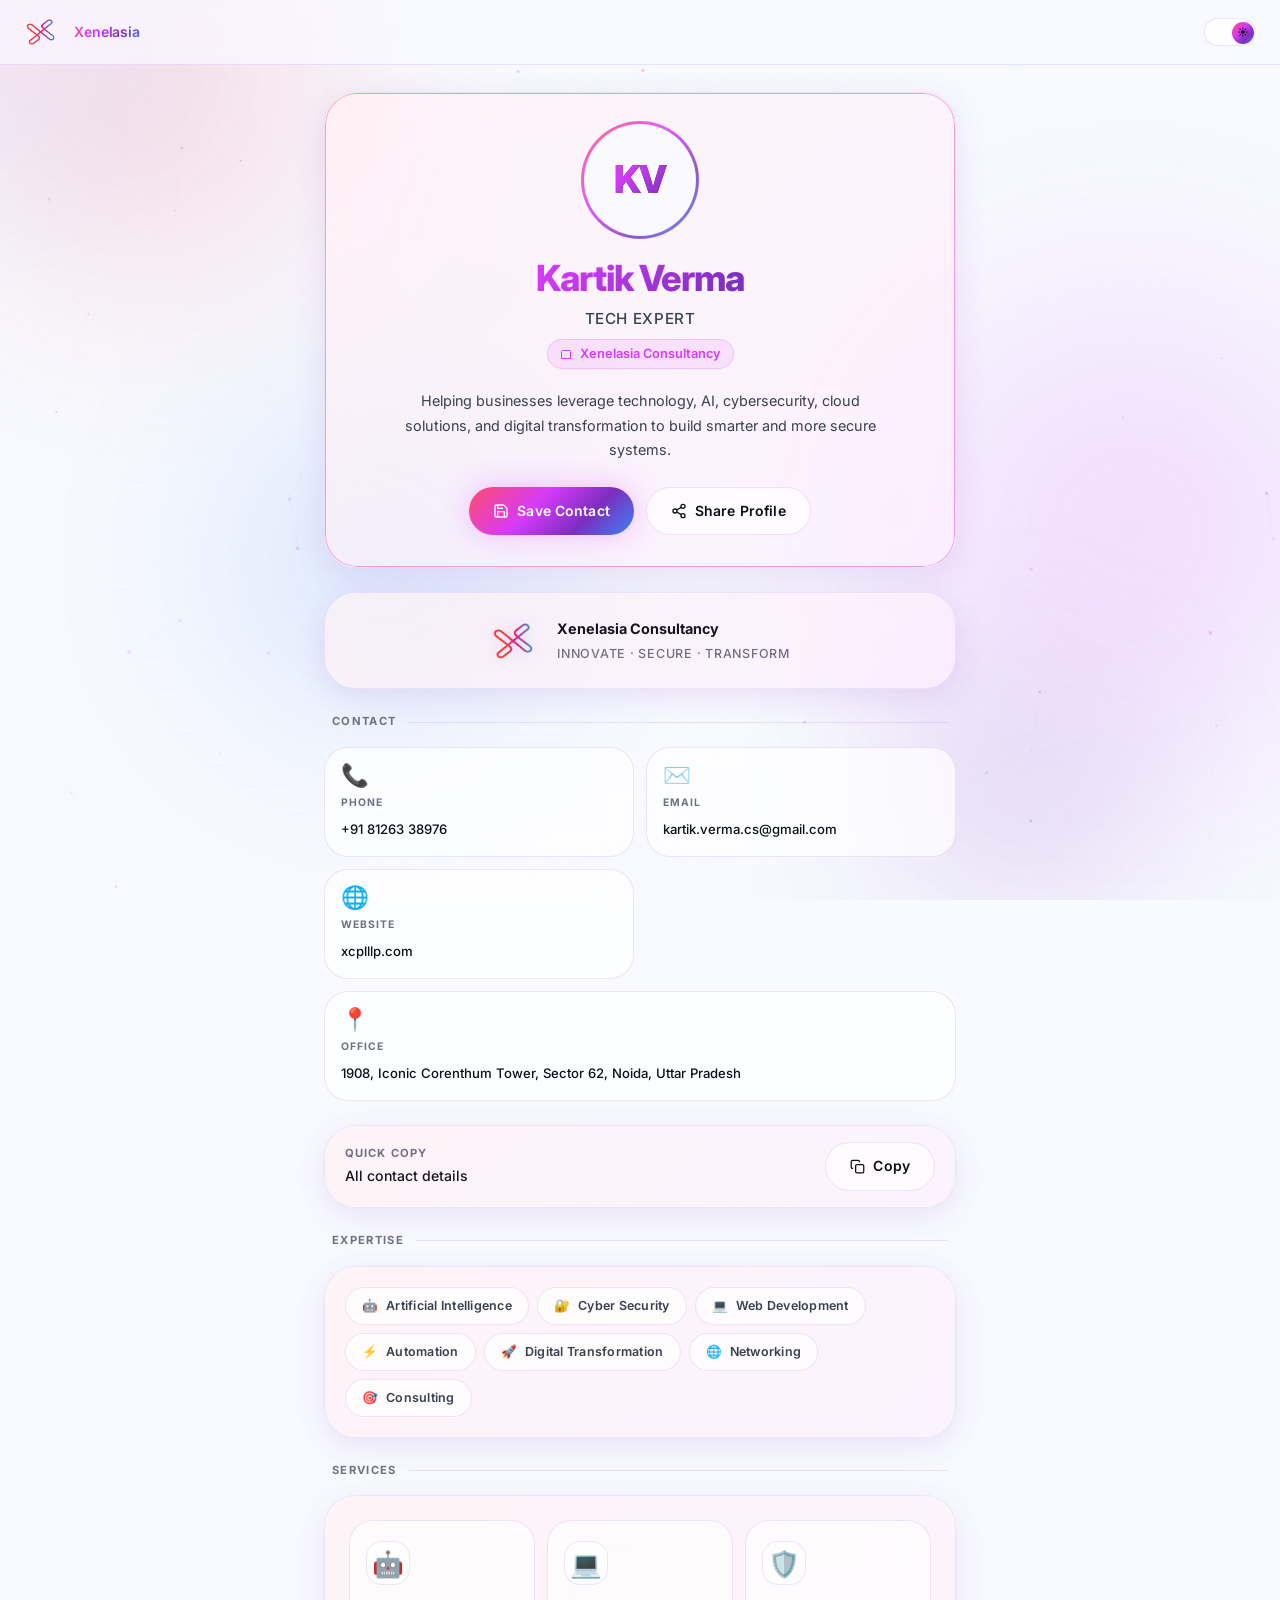
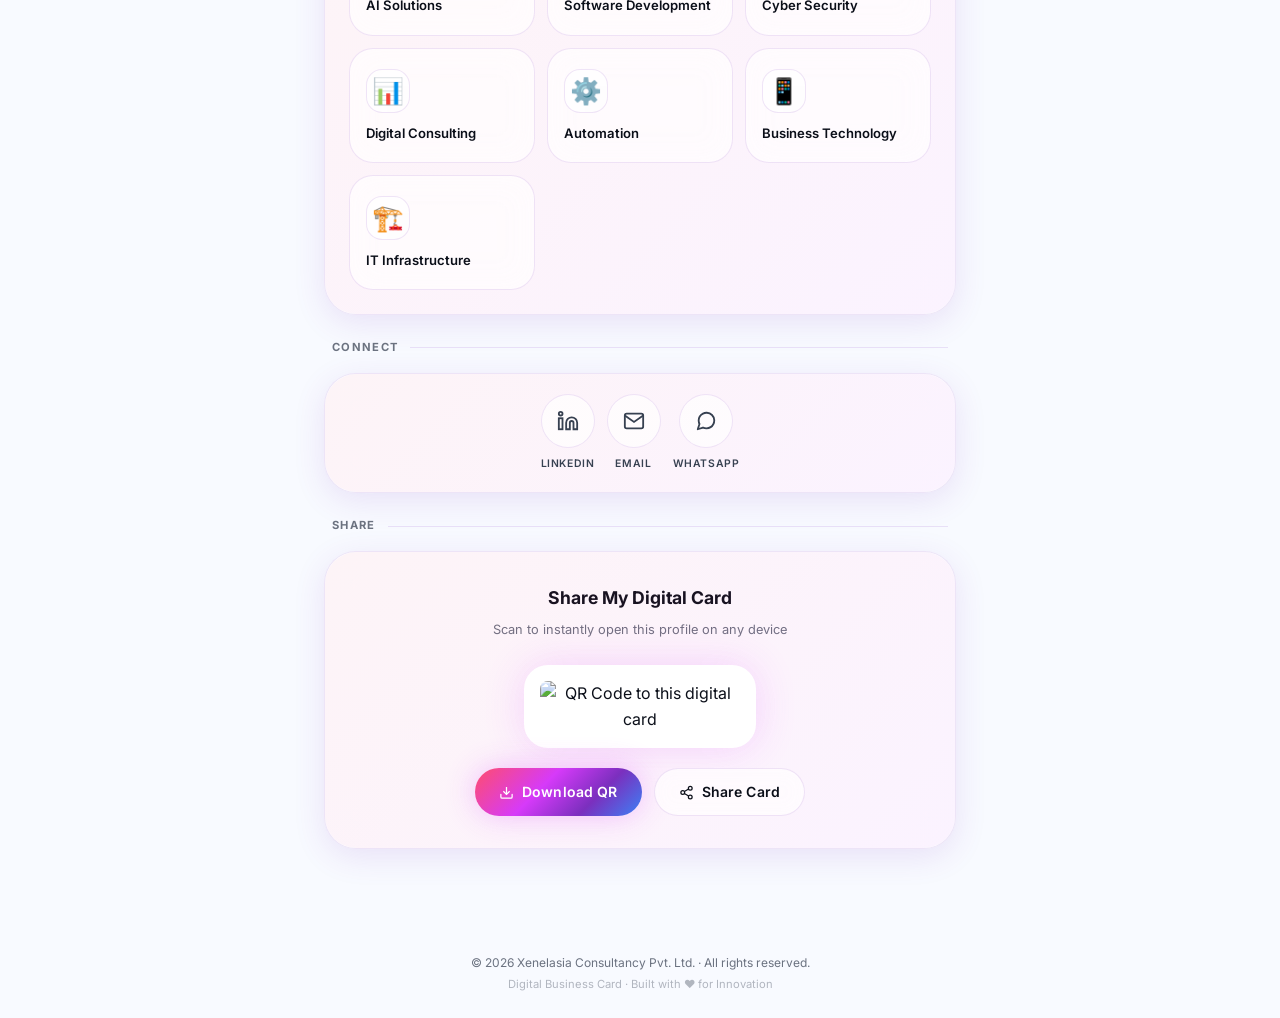
==== commit 33271379: "Convert card to dynamic query parameters and add Shashank Singhal profile" ====
--- a/index.html
+++ b/index.html
@@ -157,7 +157,7 @@
 
         <!-- Identity -->
         <h1 class="hero-name" id="profile-name">Kartik Verma</h1>
-        <p class="hero-designation" aria-label="Title">Tech Expert</p>
+        <p class="hero-designation" id="profile-designation" aria-label="Title">Tech Expert</p>
         <div class="hero-company" role="note">
           <svg width="12" height="12" viewBox="0 0 24 24" fill="none" aria-hidden="true">
             <path d="M3 21V7a2 2 0 012-2h14a2 2 0 012 2v14" stroke="currentColor" stroke-width="2"
@@ -167,7 +167,7 @@
           Xenelasia Consultancy
         </div>
 
-        <p class="hero-bio">
+        <p class="hero-bio" id="profile-bio">
           Helping businesses leverage technology, AI, cybersecurity, cloud solutions,
           and digital transformation to build smarter and more secure systems.
         </p>
@@ -225,39 +225,39 @@
 
         <!-- Phone -->
         <a class="contact-item contact-item--phone" id="phone-card" href="tel:+918126338976" role="listitem"
-          aria-label="Call +91 8126338976">
+          aria-label="Call">
           <div class="contact-glow" aria-hidden="true"></div>
           <span class="contact-icon" aria-hidden="true">📞</span>
           <span class="contact-label">Phone</span>
-          <span class="contact-value">+91 81263 38976</span>
+          <span class="contact-value" id="phone-value"></span>
         </a>
 
         <!-- Email -->
         <a class="contact-item contact-item--email" id="email-card" href="mailto:kartik.verma.cs@gmail.com"
-          role="listitem" aria-label="Email kartik.verma.cs@gmail.com">
+          role="listitem" aria-label="Email">
           <div class="contact-glow" aria-hidden="true"></div>
           <span class="contact-icon" aria-hidden="true">✉️</span>
           <span class="contact-label">Email</span>
-          <span class="contact-value">kartik.verma.cs@gmail.com</span>
+          <span class="contact-value" id="email-value"></span>
         </a>
 
         <!-- Website -->
         <a class="contact-item contact-item--website" id="website-card" href="https://xcplllp.com" target="_blank"
-          rel="noopener noreferrer" role="listitem" aria-label="Visit website xcplllp.com">
+          rel="noopener noreferrer" role="listitem" aria-label="Visit website">
           <div class="contact-glow" aria-hidden="true"></div>
           <span class="contact-icon" aria-hidden="true">🌐</span>
           <span class="contact-label">Website</span>
-          <span class="contact-value">xcplllp.com</span>
+          <span class="contact-value" id="website-value"></span>
         </a>
 
         <!-- Address -->
         <a class="contact-item contact-item--address contact-item--full" id="address-card"
-          href="https://maps.google.com/?q=Iconic+Corenthum+Tower+Sector+62+Noida" target="_blank"
-          rel="noopener noreferrer" role="listitem" aria-label="Office address — Iconic Corenthum Tower, Noida">
+          href="" target="_blank"
+          rel="noopener noreferrer" role="listitem" aria-label="Office address">
           <div class="contact-glow" aria-hidden="true"></div>
           <span class="contact-icon" aria-hidden="true">📍</span>
           <span class="contact-label">Office</span>
-          <span class="contact-value">1908, Iconic Corenthum Tower, Sector 62, Noida</span>
+          <span class="contact-value" id="address-value"></span>
         </a>
 
       </div>
@@ -293,31 +293,8 @@
       </div>
 
       <div class="glass-card">
-        <div class="skills-grid" role="list" aria-label="Skills and expertise">
-          <div class="skill-chip" role="listitem">
-            <span aria-hidden="true">🤖</span><span>Artificial Intelligence</span>
-          </div>
-          <div class="skill-chip" role="listitem">
-            <span aria-hidden="true">🔐</span><span>Cyber Security</span>
-          </div>
-          <div class="skill-chip" role="listitem">
-            <span aria-hidden="true">💻</span><span>Web Development</span>
-          </div>
-          <!-- <div class="skill-chip" role="listitem">
-            <span aria-hidden="true">☁️</span><span>Cloud Computing</span>
-          </div> -->
-          <div class="skill-chip" role="listitem">
-            <span aria-hidden="true">⚡</span><span>Automation</span>
-          </div>
-          <div class="skill-chip" role="listitem">
-            <span aria-hidden="true">🚀</span><span>Digital Transformation</span>
-          </div>
-          <div class="skill-chip" role="listitem">
-            <span aria-hidden="true">🌐</span><span>Networking</span>
-          </div>
-          <div class="skill-chip" role="listitem">
-            <span aria-hidden="true">🎯</span><span>Consulting</span>
-          </div>
+        <div class="skills-grid" id="skills-grid" role="list" aria-label="Skills and expertise">
+          <!-- Dynamically Injected -->
         </div>
       </div>
     </section>
@@ -332,48 +309,8 @@
       </div>
 
       <div class="glass-card" style="padding:var(--space-2);">
-        <div class="services-grid" role="list" aria-label="Company services">
-
-          <article class="service-card" role="listitem">
-            <div class="service-icon" aria-hidden="true">🤖</div>
-            <span class="service-name">AI Solutions</span>
-          </article>
-
-          <article class="service-card" role="listitem">
-            <div class="service-icon" aria-hidden="true">💻</div>
-            <span class="service-name">Software Development</span>
-          </article>
-
-          <article class="service-card" role="listitem">
-            <div class="service-icon" aria-hidden="true">🛡️</div>
-            <span class="service-name">Cyber Security</span>
-          </article>
-
-          <!-- <article class="service-card" role="listitem">
-            <div class="service-icon" aria-hidden="true">☁️</div>
-            <span class="service-name">Cloud Migration</span>
-          </article> -->
-
-          <article class="service-card" role="listitem">
-            <div class="service-icon" aria-hidden="true">📊</div>
-            <span class="service-name">Digital Consulting</span>
-          </article>
-
-          <article class="service-card" role="listitem">
-            <div class="service-icon" aria-hidden="true">⚙️</div>
-            <span class="service-name">Automation</span>
-          </article>
-
-          <article class="service-card" role="listitem">
-            <div class="service-icon" aria-hidden="true">📱</div>
-            <span class="service-name">Business Technology</span>
-          </article>
-
-          <article class="service-card" role="listitem">
-            <div class="service-icon" aria-hidden="true">🏗️</div>
-            <span class="service-name">IT Infrastructure</span>
-          </article>
-
+        <div class="services-grid" id="services-grid" role="list" aria-label="Company services">
+          <!-- Dynamically Injected -->
         </div>
       </div>
     </section>
@@ -388,92 +325,8 @@
       </div>
 
       <div class="glass-card">
-        <div class="social-grid" role="list" aria-label="Social media links">
-
-          <!-- LinkedIn -->
-          <a class="social-btn social-btn--linkedin" href="https://www.linkedin.com/in/kartik-verma-9a5776297/"
-            target="_blank" rel="noopener noreferrer" role="listitem" aria-label="LinkedIn profile">
-            <div class="social-icon-wrap">
-              <svg viewBox="0 0 24 24" fill="none" aria-hidden="true">
-                <path d="M16 8a6 6 0 016 6v7h-4v-7a2 2 0 00-2-2 2 2 0 00-2 2v7h-4v-7a6 6 0 016-6z" stroke="currentColor"
-                  stroke-width="2" stroke-linecap="round" />
-                <rect x="2" y="9" width="4" height="12" stroke="currentColor" stroke-width="2" />
-                <circle cx="4" cy="4" r="2" stroke="currentColor" stroke-width="2" />
-              </svg>
-            </div>
-            <span class="social-label">LinkedIn</span>
-          </a>
-
-          <!-- GitHub -->
-          <!-- <a class="social-btn social-btn--github"
-             href="https://github.com/kartikverma"
-             target="_blank" rel="noopener noreferrer"
-             role="listitem"
-             aria-label="GitHub profile">
-            <div class="social-icon-wrap">
-              <svg viewBox="0 0 24 24" fill="none" aria-hidden="true">
-                <path d="M9 19c-5 1.5-5-2.5-7-3m14 6v-3.87a3.37 3.37 0 00-.94-2.61c3.14-.35 6.44-1.54 6.44-7A5.44 5.44 0 0020 4.77 5.07 5.07 0 0019.91 1S18.73.65 16 2.48a13.38 13.38 0 00-7 0C6.27.65 5.09 1 5.09 1A5.07 5.07 0 005 4.77a5.44 5.44 0 00-1.5 3.78c0 5.42 3.3 6.61 6.44 7A3.37 3.37 0 009 18.13V22" stroke="currentColor" stroke-width="2" stroke-linecap="round" stroke-linejoin="round"/>
-              </svg>
-            </div>
-            <span class="social-label">GitHub</span>
-          </a> -->
-
-          <!-- Email -->
-          <a class="social-btn social-btn--email" href="mailto:kartik.verma.cs@gmail.com" role="listitem"
-            aria-label="Send an email">
-            <div class="social-icon-wrap">
-              <svg viewBox="0 0 24 24" fill="none" aria-hidden="true">
-                <path d="M4 4h16c1.1 0 2 .9 2 2v12c0 1.1-.9 2-2 2H4c-1.1 0-2-.9-2-2V6c0-1.1.9-2 2-2z"
-                  stroke="currentColor" stroke-width="2" />
-                <polyline points="22,6 12,13 2,6" stroke="currentColor" stroke-width="2" />
-              </svg>
-            </div>
-            <span class="social-label">Email</span>
-          </a>
-
-          <!-- WhatsApp -->
-          <a class="social-btn social-btn--whatsapp" href="https://wa.me/918126338976" target="_blank"
-            rel="noopener noreferrer" role="listitem" aria-label="Chat on WhatsApp">
-            <div class="social-icon-wrap">
-              <svg viewBox="0 0 24 24" fill="none" aria-hidden="true">
-                <path
-                  d="M21 11.5a8.38 8.38 0 01-.9 3.8 8.5 8.5 0 01-7.6 4.7 8.38 8.38 0 01-3.8-.9L3 21l1.9-5.7a8.38 8.38 0 01-.9-3.8 8.5 8.5 0 014.7-7.6 8.38 8.38 0 013.8-.9h.5a8.48 8.48 0 018 8v.5z"
-                  stroke="currentColor" stroke-width="2" stroke-linecap="round" stroke-linejoin="round" />
-              </svg>
-            </div>
-            <span class="social-label">WhatsApp</span>
-          </a>
-
-          <!-- Instagram -->
-          <!-- <a class="social-btn social-btn--instagram"
-             href="https://instagram.com/kartikverma"
-             target="_blank" rel="noopener noreferrer"
-             role="listitem"
-             aria-label="Instagram profile">
-            <div class="social-icon-wrap">
-              <svg viewBox="0 0 24 24" fill="none" aria-hidden="true">
-                <rect x="2" y="2" width="20" height="20" rx="5" ry="5" stroke="currentColor" stroke-width="2"/>
-                <path d="M16 11.37A4 4 0 1112.63 8 4 4 0 0116 11.37z" stroke="currentColor" stroke-width="2"/>
-                <line x1="17.5" y1="6.5" x2="17.51" y2="6.5" stroke="currentColor" stroke-width="2" stroke-linecap="round"/>
-              </svg>
-            </div>
-            <span class="social-label">Instagram</span>
-          </a> -->
-
-          <!-- X (Twitter) -->
-          <!-- <a class="social-btn social-btn--twitter"
-             href="https://x.com/kartikverma"
-             target="_blank" rel="noopener noreferrer"
-             role="listitem"
-             aria-label="X (Twitter) profile">
-            <div class="social-icon-wrap">
-              <svg viewBox="0 0 24 24" fill="currentColor" aria-hidden="true">
-                <path d="M18.244 2.25h3.308l-7.227 8.26 8.502 11.24H16.17l-5.214-6.817L4.99 21.75H1.68l7.73-8.835L1.254 2.25H8.08l4.713 6.231zm-1.161 17.52h1.833L7.084 4.126H5.117z"/>
-              </svg>
-            </div>
-            <span class="social-label">X · Twitter</span>
-          </a> -->
-
+        <div class="social-grid" id="social-grid" role="list" aria-label="Social media links">
+          <!-- Dynamically Injected -->
         </div>
       </div>
     </section>
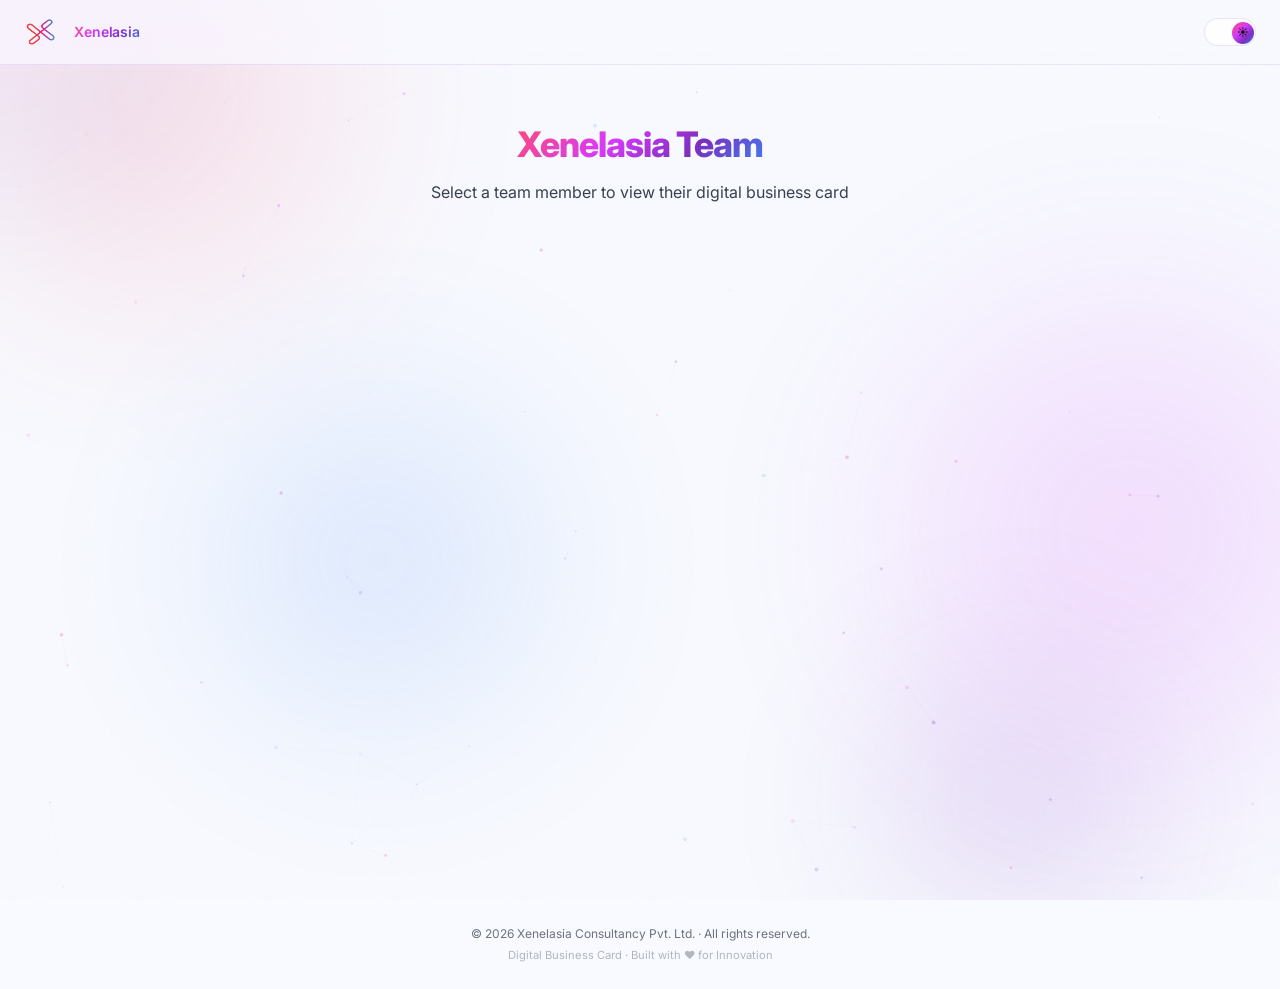
==== commit ed2acd94: "Implement dynamically rendered Employee Directory landing page at root domain" ====
--- a/index.html
+++ b/index.html
@@ -113,13 +113,13 @@
        TOP NAVIGATION BAR
   ════════════════════════════════════════════════════════════ -->
   <header class="topbar" role="banner">
-    <div class="topbar__logo">
+    <a href="index.html" class="topbar__logo" style="text-decoration: none;">
       <img src="assets/logo/logo.webp" alt="Xenelasia Consultancy Logo" width="auto" height="32" loading="eager"
         onerror="this.style.display='none'; document.getElementById('topbar-text-logo').style.display='block';" />
       <span id="topbar-text-logo" style="display:none; font-size:1rem; font-weight:800; letter-spacing:-0.02em;"
         class="topbar__name">XCP</span>
       <span class="topbar__name" style="margin-left:4px;">Xenelasia</span>
-    </div>
+    </a>
 
     <div class="topbar__actions">
       <!-- Dark / Light toggle -->
@@ -133,7 +133,7 @@
   <!-- ═══════════════════════════════════════════════════════
        MAIN CONTENT
   ════════════════════════════════════════════════════════════ -->
-  <main class="main-content page-wrapper" id="main-content" role="main">
+  <main class="main-content page-wrapper" id="profile-view" role="main">
 
     <!-- ─────────────────────────────────────────────────────
          HERO / PROFILE CARD
@@ -375,6 +375,21 @@
       </div>
     </section>
 
+  </main>
+
+  <!-- ═══════════════════════════════════════════════════════
+       DIRECTORY VIEW (Showed at root domain / index.html without user parameter)
+  ════════════════════════════════════════════════════════════ -->
+  <main class="main-content page-wrapper" id="directory-view" style="display: none;" role="main">
+    <div class="directory-container">
+      <header class="directory-header">
+        <h1 class="directory-title">Xenelasia Team</h1>
+        <p class="directory-subtitle">Select a team member to view their digital business card</p>
+      </header>
+      <div class="directory-grid" id="directory-grid" role="list" aria-label="Team directory">
+        <!-- Dynamically populated from employees.json -->
+      </div>
+    </div>
   </main>
 
   <!-- ═══════════════════════════════════════════════════════
--- a/css/style.css
+++ b/css/style.css
@@ -1052,3 +1052,208 @@
   }
 }
 
+/* ─── Directory Layout ──────────────────────────────────────── */
+.directory-container {
+  max-width: 900px;
+  margin: 0 auto;
+  padding: var(--space-12) var(--space-4) var(--space-8) var(--space-4);
+  width: 100%;
+}
+
+.directory-header {
+  text-align: center;
+  margin-bottom: var(--space-10);
+  display: flex;
+  flex-direction: column;
+  align-items: center;
+  animation: fadeIn 0.8s cubic-bezier(0.16, 1, 0.3, 1) forwards;
+}
+
+.directory-logo {
+  height: 50px;
+  margin-bottom: var(--space-4);
+  filter: drop-shadow(0 0 12px rgba(123, 47, 190, 0.4));
+  transition: transform var(--transition-base);
+}
+
+.directory-logo:hover {
+  transform: scale(1.05);
+}
+
+.directory-title {
+  font-size: 2.2rem;
+  font-weight: 800;
+  letter-spacing: -0.03em;
+  background: var(--gradient-brand);
+  -webkit-background-clip: text;
+  -webkit-text-fill-color: transparent;
+  background-clip: text;
+  margin-bottom: var(--space-2);
+}
+
+.directory-subtitle {
+  font-size: 1rem;
+  color: var(--text-secondary);
+  font-weight: 400;
+}
+
+.directory-grid {
+  display: grid;
+  grid-template-columns: repeat(auto-fit, minmax(280px, 1fr));
+  gap: var(--space-6);
+  opacity: 0;
+  animation: slideUp 0.8s cubic-bezier(0.16, 1, 0.3, 1) 0.2s forwards;
+}
+
+/* ─── Directory Card ───────────────────────────────────────── */
+.directory-card {
+  background: var(--glass-bg);
+  border: 1px solid var(--glass-border);
+  border-radius: var(--radius-lg);
+  padding: var(--space-6);
+  box-shadow: var(--glass-shadow);
+  backdrop-filter: var(--glass-blur);
+  -webkit-backdrop-filter: var(--glass-blur);
+  display: flex;
+  flex-direction: column;
+  align-items: center;
+  text-align: center;
+  transition: transform var(--transition-base), border-color var(--transition-base), box-shadow var(--transition-base);
+  position: relative;
+  overflow: hidden;
+}
+
+.directory-card::before {
+  content: '';
+  position: absolute;
+  top: 0;
+  left: 0;
+  width: 100%;
+  height: 4px;
+  background: var(--gradient-brand);
+  opacity: 0;
+  transition: opacity var(--transition-base);
+}
+
+.directory-card:hover {
+  transform: translateY(-6px);
+  border-color: var(--glass-border-hover);
+  box-shadow: 0 12px 40px rgba(0,0,0,0.5);
+}
+
+.directory-card:hover::before {
+  opacity: 1;
+}
+
+.dir-photo-container {
+  width: 90px;
+  height: 90px;
+  border-radius: var(--radius-full);
+  margin-bottom: var(--space-4);
+  position: relative;
+  border: 2px solid rgba(255, 255, 255, 0.08);
+  overflow: hidden;
+  box-shadow: 0 4px 12px rgba(0,0,0,0.25);
+  display: flex;
+  align-items: center;
+  justify-content: center;
+}
+
+.dir-photo-container img {
+  width: 100%;
+  height: 100%;
+  object-fit: cover;
+}
+
+.dir-profile-img {
+  width: 100%;
+  height: 100%;
+  object-fit: cover;
+}
+
+.dir-initials {
+  width: 100%;
+  height: 100%;
+  display: flex;
+  align-items: center;
+  justify-content: center;
+  font-size: 1.8rem;
+  font-weight: 800;
+  background: linear-gradient(135deg, #1e1b4b 0%, #0f172a 100%);
+  color: transparent;
+  -webkit-background-clip: text;
+  background-clip: text;
+}
+
+.dir-initials::after {
+  content: attr(data-initials);
+  position: absolute;
+  inset: 0;
+  display: flex;
+  align-items: center;
+  justify-content: center;
+  font-size: 1.8rem;
+  font-weight: 800;
+  background: var(--gradient-brand);
+  -webkit-background-clip: text;
+  -webkit-text-fill-color: transparent;
+  background-clip: text;
+}
+
+.dir-name {
+  font-size: 1.25rem;
+  font-weight: 700;
+  color: var(--text-primary);
+  margin-bottom: var(--space-1);
+}
+
+.dir-title {
+  font-size: 0.85rem;
+  font-weight: 500;
+  color: var(--coral);
+  text-transform: uppercase;
+  letter-spacing: 0.05em;
+  margin-bottom: var(--space-4);
+}
+
+.dir-actions {
+  display: flex;
+  gap: var(--space-3);
+  width: 100%;
+  margin-top: auto;
+}
+
+.dir-btn {
+  flex: 1;
+  padding: var(--space-3) var(--space-4);
+  font-size: 0.8rem;
+  font-weight: 600;
+  text-decoration: none;
+  border-radius: var(--radius-sm);
+  transition: all var(--transition-fast);
+  text-align: center;
+}
+
+.dir-btn--primary {
+  background: var(--gradient-brand);
+  color: #FFFFFF;
+  box-shadow: 0 4px 15px rgba(255, 77, 109, 0.2);
+}
+
+.dir-btn--primary:hover {
+  opacity: 0.9;
+  transform: translateY(-1px);
+}
+
+.dir-btn--glass {
+  background: rgba(255, 255, 255, 0.04);
+  border: 1px solid rgba(255, 255, 255, 0.08);
+  color: var(--text-primary);
+}
+
+.dir-btn--glass:hover {
+  background: rgba(255, 255, 255, 0.08);
+  border-color: rgba(255, 255, 255, 0.15);
+  transform: translateY(-1px);
+}
+
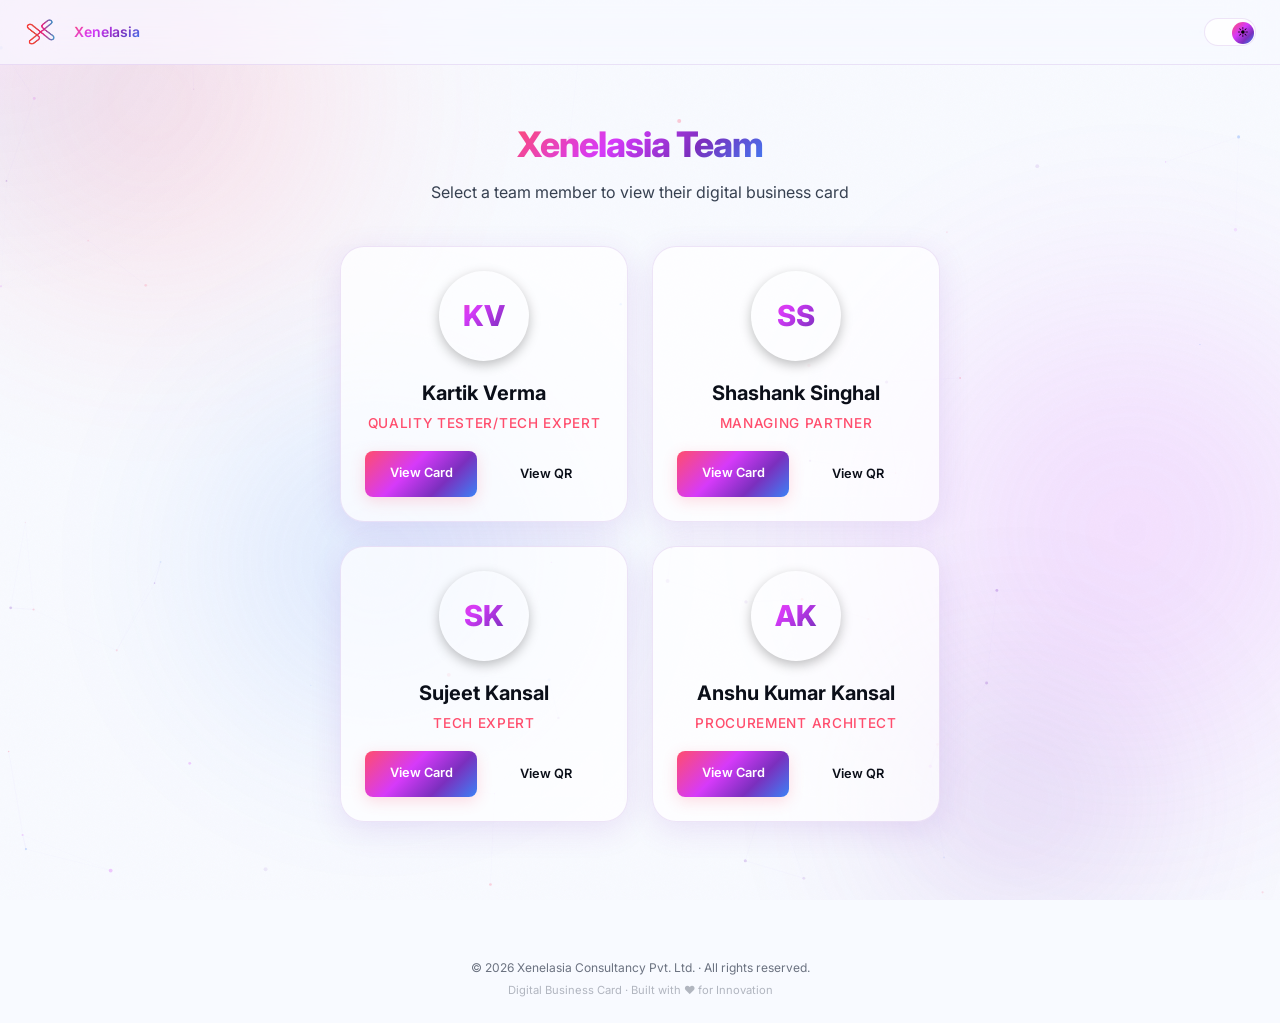
==== commit 5d8bc66c: "feat: add interactive silver visiting card overlay for visitors" ====
--- a/index.html
+++ b/index.html
@@ -90,6 +90,53 @@
 
 <body>
   <!-- ═══════════════════════════════════════════════════════
+       SILVER VISITING CARD OVERLAY (Visitor Mode)
+  ════════════════════════════════════════════════════════════ -->
+  <div id="visiting-card-overlay" class="visiting-card-overlay" style="display: none;">
+    <div class="visiting-card-container">
+      <article class="silver-physical-card">
+        <div class="silver-card-shine"></div>
+        <div class="silver-card-inner">
+          <div class="silver-card-header">
+            <div class="silver-card-logo">
+              <span class="silver-logo-symbol">X</span>
+              <span class="silver-logo-text">Xenelasia</span>
+            </div>
+            <div class="silver-card-chip">
+              <svg viewBox="0 0 100 100" fill="none" xmlns="http://www.w3.org/2000/svg">
+                <rect x="15" y="15" width="70" height="70" rx="10" stroke="currentColor" stroke-width="4"/>
+                <rect x="30" y="30" width="40" height="40" rx="6" fill="currentColor" opacity="0.8"/>
+                <line x1="15" y1="50" x2="30" y2="50" stroke="currentColor" stroke-width="4"/>
+                <line x1="70" y1="50" x2="85" y2="50" stroke="currentColor" stroke-width="4"/>
+                <line x1="50" y1="15" x2="50" y2="30" stroke="currentColor" stroke-width="4"/>
+                <line x1="50" y1="70" x2="50" y2="85" stroke="currentColor" stroke-width="4"/>
+              </svg>
+            </div>
+          </div>
+          
+          <div class="silver-card-body">
+            <h2 id="silver-card-name" class="silver-card-name">Kartik Verma</h2>
+            <p id="silver-card-designation" class="silver-card-designation">Tech Expert</p>
+          </div>
+          
+          <div class="silver-card-footer">
+            <div class="silver-card-contact">
+              <div class="silver-contact-item">
+                <span class="silver-icon">📞</span>
+                <span id="silver-card-phone">+91 81263 38976</span>
+              </div>
+              <div class="silver-contact-item">
+                <span class="silver-icon">✉️</span>
+                <span id="silver-card-email">kartik.verma.cs@gmail.com</span>
+              </div>
+            </div>
+            <div class="silver-tap-hint">Tap to Open Card</div>
+          </div>
+        </div>
+      </article>
+    </div>
+  </div>
+  <!-- ═══════════════════════════════════════════════════════
        ANIMATED BACKGROUND LAYER
   ════════════════════════════════════════════════════════════ -->
   <div class="bg-canvas" aria-hidden="true">
--- a/css/style.css
+++ b/css/style.css
@@ -1257,3 +1257,272 @@
   transform: translateY(-1px);
 }
 
+/* ─── Keyframe Animations ───────────────────────────────────── */
+@keyframes slideUp {
+  from {
+    opacity: 0;
+    transform: translateY(20px);
+  }
+  to {
+    opacity: 1;
+    transform: translateY(0);
+  }
+}
+
+@keyframes fadeIn {
+  from {
+    opacity: 0;
+  }
+  to {
+    opacity: 1;
+  }
+}
+
+/* ─── Presenter Mode (when ?qr=true is in URL) ──────────────── */
+body.presenter-mode .section.reveal:not([aria-labelledby="qr-heading"]),
+body.presenter-mode .site-footer {
+  display: none !important;
+}
+
+body.presenter-mode .main-content {
+  padding-bottom: var(--space-8);
+}
+
+@media (min-width: 768px) {
+  body.presenter-mode .main-content {
+    max-width: 960px;
+    padding-top: 100px;
+  }
+  
+  body.presenter-mode #profile-view {
+    display: flex;
+    flex-direction: row;
+    gap: var(--space-6);
+    align-items: stretch;
+    justify-content: center;
+  }
+  
+  body.presenter-mode #profile-view > .section {
+    flex: 1;
+    margin-top: 0;
+  }
+  
+  /* Make both cards look equal height and unified */
+  body.presenter-mode .hero-card,
+  body.presenter-mode .qr-card {
+    height: 100%;
+    display: flex;
+    flex-direction: column;
+    align-items: center;
+    justify-content: center;
+    margin-top: 0;
+  }
+}
+
+/* ─── Silver Visiting Card Overlay ────────────────────────── */
+.visiting-card-overlay {
+  position: fixed;
+  inset: 0;
+  z-index: 9999;
+  display: flex;
+  align-items: center;
+  justify-content: center;
+  background: rgba(11, 15, 25, 0.85);
+  backdrop-filter: blur(16px);
+  -webkit-backdrop-filter: blur(16px);
+  transition: opacity 0.6s cubic-bezier(0.16, 1, 0.3, 1), visibility 0.6s;
+  padding: var(--space-4);
+  opacity: 1;
+  visibility: visible;
+}
+
+.visiting-card-overlay.exit {
+  opacity: 0;
+  visibility: hidden;
+  pointer-events: none;
+}
+
+.visiting-card-overlay.exit .silver-physical-card {
+  transform: scale(0.85) rotateX(15deg) translateY(-20px);
+  opacity: 0;
+}
+
+.visiting-card-container {
+  perspective: 1200px;
+  width: 100%;
+  max-width: 440px;
+  display: flex;
+  justify-content: center;
+}
+
+.silver-physical-card {
+  width: 100%;
+  aspect-ratio: 1.68 / 1; /* Standard business card ratio */
+  background: linear-gradient(
+    135deg, 
+    #f8fafc 0%, 
+    #e2e8f0 20%, 
+    #cbd5e1 40%, 
+    #f1f5f9 60%, 
+    #94a3b8 80%, 
+    #cbd5e1 100%
+  );
+  box-shadow: 
+    0 15px 35px rgba(0, 0, 0, 0.4),
+    inset 0 1px 0 rgba(255, 255, 255, 0.6),
+    inset 0 -1px 0 rgba(0, 0, 0, 0.2);
+  border-radius: var(--radius-md);
+  padding: var(--space-5);
+  position: relative;
+  overflow: hidden;
+  cursor: pointer;
+  transform-style: preserve-3d;
+  transition: transform 0.6s cubic-bezier(0.16, 1, 0.3, 1), box-shadow 0.6s;
+  display: flex;
+  flex-direction: column;
+  justify-content: space-between;
+  border: 1px solid rgba(255, 255, 255, 0.25);
+  animation: cardPulse 4s ease-in-out infinite alternate;
+}
+
+.silver-physical-card:hover {
+  box-shadow: 
+    0 25px 50px rgba(0, 0, 0, 0.5),
+    inset 0 1px 0 rgba(255, 255, 255, 0.8);
+}
+
+/* Brushed metal effect */
+.silver-physical-card::after {
+  content: '';
+  position: absolute;
+  inset: 0;
+  background: linear-gradient(
+    90deg, 
+    rgba(255,255,255,0) 0%, 
+    rgba(255,255,255,0.08) 50%, 
+    rgba(255,255,255,0) 100%
+  );
+  transform: skewX(-25deg);
+  transition: transform 0.8s ease;
+  pointer-events: none;
+}
+
+.silver-physical-card:hover::after {
+  transform: skewX(-25deg) translateX(400px);
+}
+
+.silver-card-inner {
+  display: flex;
+  flex-direction: column;
+  justify-content: space-between;
+  height: 100%;
+  z-index: 2;
+  position: relative;
+}
+
+.silver-card-header {
+  display: flex;
+  justify-content: space-between;
+  align-items: flex-start;
+}
+
+.silver-card-logo {
+  display: flex;
+  align-items: center;
+  gap: var(--space-2);
+}
+
+.silver-logo-symbol {
+  font-family: Arial, sans-serif;
+  font-weight: 900;
+  font-size: 1.1rem;
+  background: linear-gradient(135deg, var(--coral), var(--purple));
+  color: #fff;
+  padding: 2px 6px;
+  border-radius: 4px;
+}
+
+.silver-logo-text {
+  font-size: 0.85rem;
+  font-weight: 700;
+  letter-spacing: 0.05em;
+  color: #0f172a;
+  text-transform: uppercase;
+}
+
+.silver-card-chip {
+  width: 32px;
+  height: 24px;
+  color: #94a3b8;
+  opacity: 0.85;
+}
+
+.silver-card-body {
+  margin-top: auto;
+  margin-bottom: auto;
+}
+
+.silver-card-name {
+  font-size: 1.45rem;
+  font-weight: 800;
+  color: #0f172a;
+  letter-spacing: -0.02em;
+  line-height: 1.2;
+}
+
+.silver-card-designation {
+  font-size: 0.75rem;
+  font-weight: 600;
+  color: var(--purple);
+  text-transform: uppercase;
+  letter-spacing: 0.1em;
+  margin-top: 2px;
+}
+
+.silver-card-footer {
+  display: flex;
+  justify-content: space-between;
+  align-items: flex-end;
+  border-top: 1px solid rgba(15, 23, 42, 0.08);
+  padding-top: var(--space-3);
+}
+
+.silver-card-contact {
+  display: flex;
+  flex-direction: column;
+  gap: 2px;
+}
+
+.silver-contact-item {
+  display: flex;
+  align-items: center;
+  gap: var(--space-2);
+  font-size: 0.65rem;
+  font-weight: 500;
+  color: #334155;
+}
+
+.silver-tap-hint {
+  font-size: 0.65rem;
+  font-weight: 600;
+  color: #0f172a;
+  text-transform: uppercase;
+  letter-spacing: 0.05em;
+  opacity: 0.6;
+  animation: pulseHint 1.5s infinite alternate;
+}
+
+@keyframes pulseHint {
+  from { opacity: 0.4; }
+  to { opacity: 0.95; }
+}
+
+@keyframes cardPulse {
+  from {
+    transform: rotateY(-3deg) rotateX(1deg);
+  }
+  to {
+    transform: rotateY(3deg) rotateX(-1deg);
+  }
+}
+
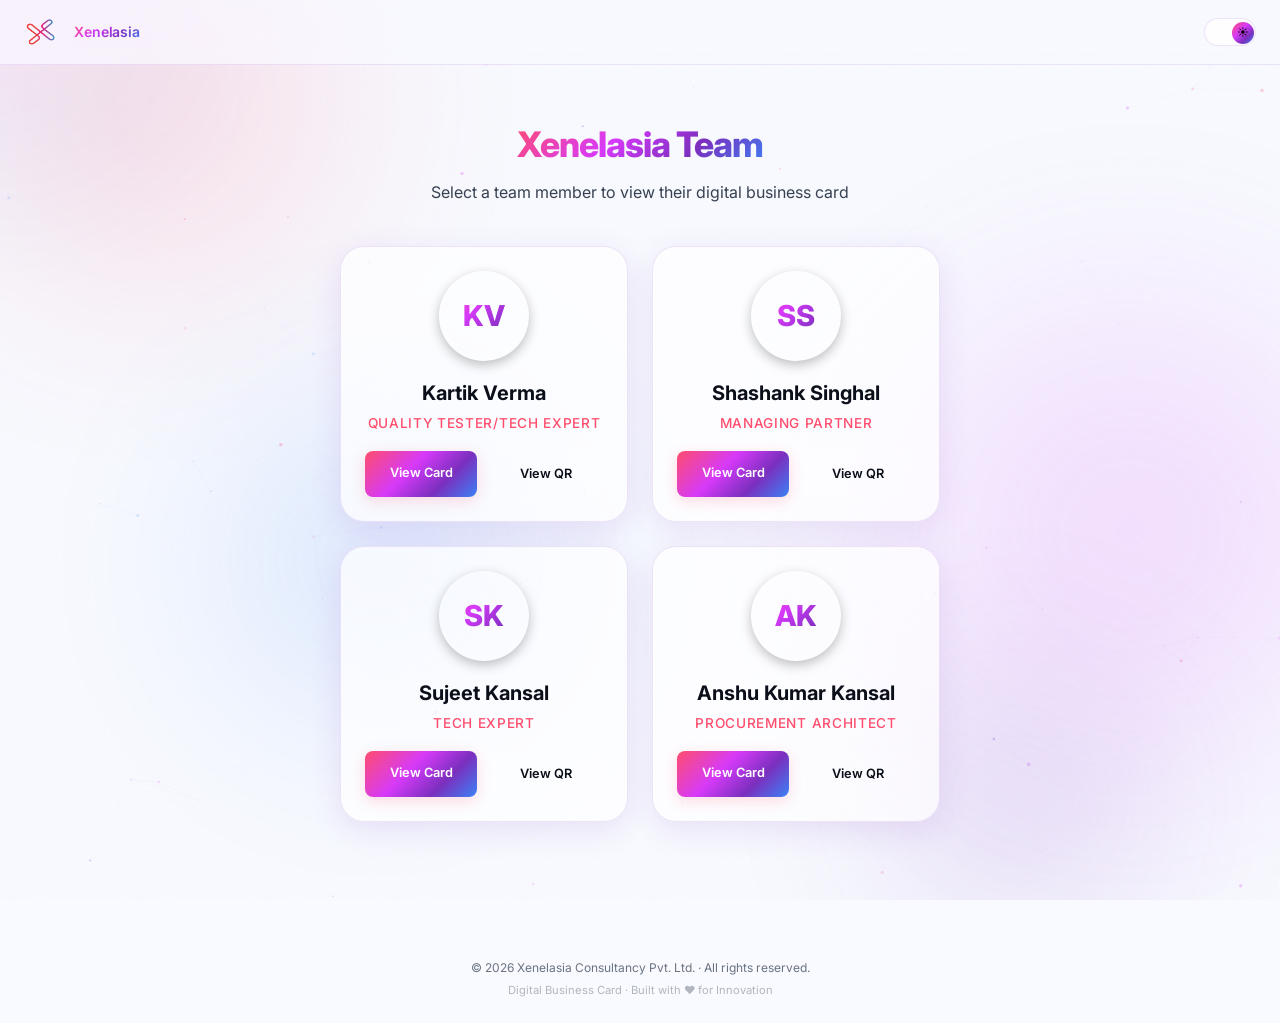
==== commit 003af41d: "style: replace X text symbol with Xenelasia logo image on silver card" ====
--- a/index.html
+++ b/index.html
@@ -99,7 +99,7 @@
         <div class="silver-card-inner">
           <div class="silver-card-header">
             <div class="silver-card-logo">
-              <span class="silver-logo-symbol">X</span>
+              <img src="assets/logo/logo.webp" alt="Xenelasia Logo" class="silver-logo-img" />
               <span class="silver-logo-text">Xenelasia</span>
             </div>
             <div class="silver-card-chip">
--- a/css/style.css
+++ b/css/style.css
@@ -1432,14 +1432,10 @@
   gap: var(--space-2);
 }
 
-.silver-logo-symbol {
-  font-family: Arial, sans-serif;
-  font-weight: 900;
-  font-size: 1.1rem;
-  background: linear-gradient(135deg, var(--coral), var(--purple));
-  color: #fff;
-  padding: 2px 6px;
-  border-radius: 4px;
+.silver-logo-img {
+  height: 20px;
+  width: auto;
+  object-fit: contain;
 }
 
 .silver-logo-text {
